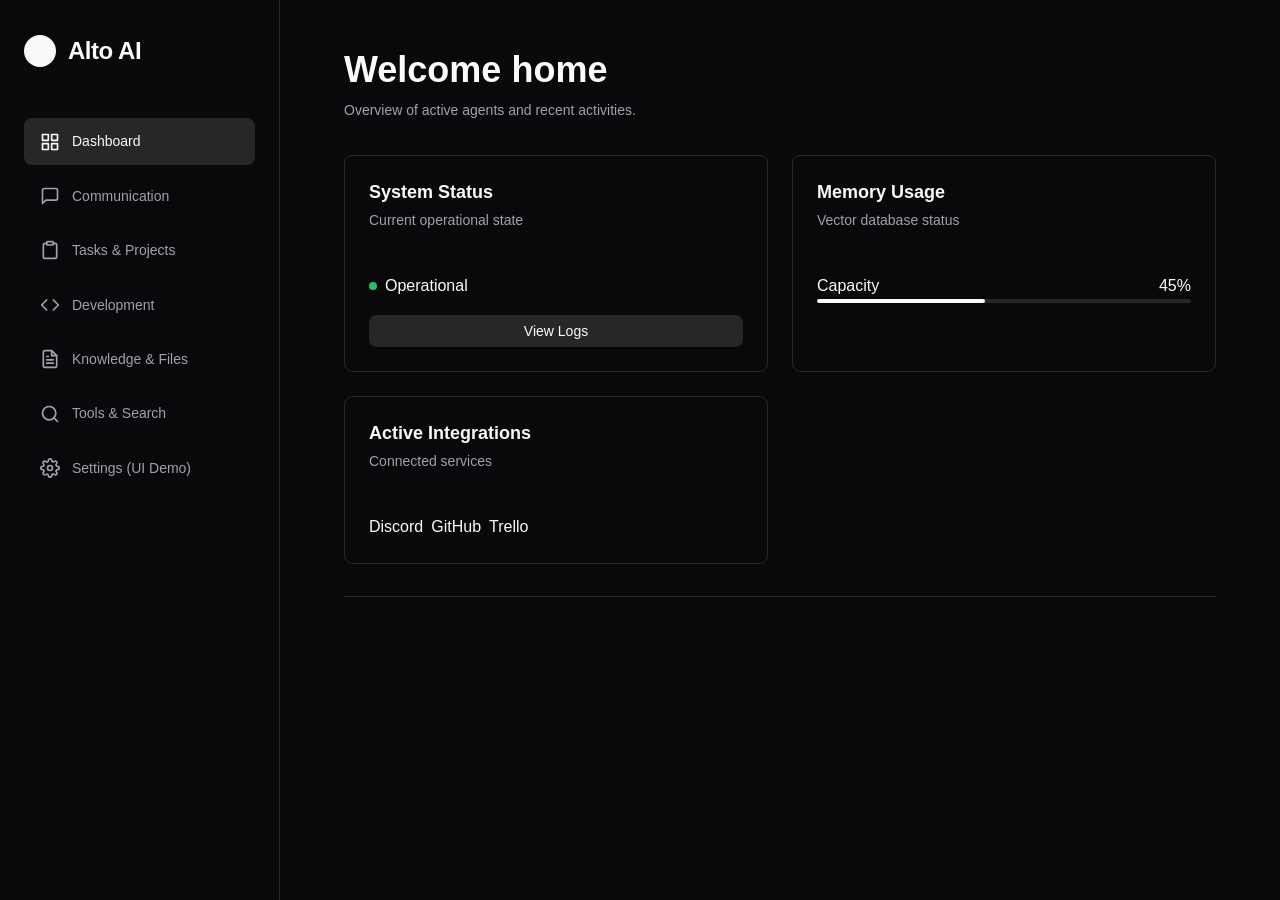
==== index.html @ ca904cce "Remade -" ====
<!DOCTYPE html>
<html lang="en">
<head>
    <meta charset="UTF-8">
    <meta name="viewport" content="width=device-width, initial-scale=1.0">
    <title>Alto AI - Dashboard</title>
    <link rel="stylesheet" href="styles.css">
    <!-- Using a simple icon set placeholder since we can't load external resources easily without CDN blocks in some environments, but assuming standard SVG usage -->
</head>
<body>

    <div class="app-container">
        <!-- Sidebar Navigation -->
        <aside class="sidebar">
            <div class="brand">
                <div class="brand-icon"></div>
                <span>Alto AI</span>
            </div>
            
            <nav class="nav-menu">
                <a href="#dashboard" class="nav-item active">
                    <svg class="nav-icon" viewBox="0 0 24 24"><rect x="3" y="3" width="7" height="7"></rect><rect x="14" y="3" width="7" height="7"></rect><rect x="14" y="14" width="7" height="7"></rect><rect x="3" y="14" width="7" height="7"></rect></svg>
                    Dashboard
                </a>
                <a href="#communication" class="nav-item">
                    <svg class="nav-icon" viewBox="0 0 24 24"><path d="M21 15a2 2 0 0 1-2 2H7l-4 4V5a2 2 0 0 1 2-2h14a2 2 0 0 1 2 2z"></path></svg>
                    Communication
                </a>
                <a href="#projects" class="nav-item">
                    <svg class="nav-icon" viewBox="0 0 24 24"><path d="M16 4h2a2 2 0 0 1 2 2v14a2 2 0 0 1-2 2H6a2 2 0 0 1-2-2V6a2 2 0 0 1 2-2h2"></path><rect x="8" y="2" width="8" height="4" rx="1" ry="1"></rect></svg>
                    Tasks & Projects
                </a>
                <a href="#development" class="nav-item">
                    <svg class="nav-icon" viewBox="0 0 24 24"><polyline points="16 18 22 12 16 6"></polyline><polyline points="8 6 2 12 8 18"></polyline></svg>
                    Development
                </a>
                <a href="#knowledge" class="nav-item">
                    <svg class="nav-icon" viewBox="0 0 24 24"><path d="M14 2H6a2 2 0 0 0-2 2v16a2 2 0 0 0 2 2h12a2 2 0 0 0 2-2V8z"></path><polyline points="14 2 14 8 20 8"></polyline><line x1="16" y1="13" x2="8" y2="13"></line><line x1="16" y1="17" x2="8" y2="17"></line><polyline points="10 9 9 9 8 9"></polyline></svg>
                    Knowledge & Files
                </a>
                <a href="#tools" class="nav-item">
                    <svg class="nav-icon" viewBox="0 0 24 24"><circle cx="11" cy="11" r="8"></circle><line x1="21" y1="21" x2="16.65" y2="16.65"></line></svg>
                    Tools & Search
                </a>
                <a href="#settings" class="nav-item">
                    <svg class="nav-icon" viewBox="0 0 24 24"><circle cx="12" cy="12" r="3"></circle><path d="M19.4 15a1.65 1.65 0 0 0 .33 1.82l.06.06a2 2 0 0 1 0 2.83 2 2 0 0 1-2.83 0l-.06-.06a1.65 1.65 0 0 0-1.82-.33 1.65 1.65 0 0 0-1 1.51V21a2 2 0 0 1-2 2 2 2 0 0 1-2-2v-.09A1.65 1.65 0 0 0 9 19.4a1.65 1.65 0 0 0-1.82.33l-.06.06a2 2 0 0 1-2.83 0 2 2 0 0 1 0-2.83l.06-.06a1.65 1.65 0 0 0 .33-1.82 1.65 1.65 0 0 0-1.51-1H3a2 2 0 0 1-2-2 2 2 0 0 1 2-2h.09A1.65 1.65 0 0 0 4.6 9a1.65 1.65 0 0 0-.33-1.82l-.06-.06a2 2 0 0 1 0-2.83 2 2 0 0 1 2.83 0l.06.06a1.65 1.65 0 0 0 1.82.33H9a1.65 1.65 0 0 0 1-1.51V3a2 2 0 0 1 2-2 2 2 0 0 1 2 2v.09a1.65 1.65 0 0 0 1 1.51 1.65 1.65 0 0 0 1.82-.33l.06-.06a2 2 0 0 1 2.83 0 2 2 0 0 1 0 2.83l-.06.06a1.65 1.65 0 0 0-.33 1.82V9a1.65 1.65 0 0 0 1.51 1H21a2 2 0 0 1 2 2 2 2 0 0 1-2 2h-.09a1.65 1.65 0 0 0-1.51 1z"></path></svg>
                    Settings (UI Demo)
                </a>
            </nav>
        </aside>

        <!-- Main Content Area -->
        <main class="main-content">
            
            <!-- Dashboard Section -->
            <section id="dashboard" class="section section-content">
                <header class="section-header mb-4">
                    <h1>Welcome home</h1>
                    <p class="section-description">Overview of active agents and recent activities.</p>
                </header>

                <div class="component-grid">
                    <div class="card">
                        <div class="card-header">
                            <h3 class="card-title">System Status</h3>
                            <p class="card-description">Current operational state</p>
                        </div>
                        <div class="card-content">
                            <div class="flex items-center gap-2 mb-4">
                                <div style="width: 8px; height: 8px; background: #22c55e; border-radius: 50%;"></div>
                                <span style="font-weight: 500;">Operational</span>
                            </div>
                            <button class="btn btn-secondary w-full">View Logs</button>
                        </div>
                    </div>
                    
                    <div class="card">
                        <div class="card-header">
                            <h3 class="card-title">Memory Usage</h3>
                            <p class="card-description">Vector database status</p>
                        </div>
                        <div class="card-content">
                            <div class="flex justify-between mb-2">
                                <span class="text-xs text-muted">Capacity</span>
                                <span class="text-xs">45%</span>
                            </div>
                            <div style="width: 100%; height: 4px; background: var(--secondary); border-radius: 99px;">
                                <div style="width: 45%; height: 100%; background: var(--foreground); border-radius: 99px;"></div>
                            </div>
                        </div>
                    </div>

                    <div class="card">
                        <div class="card-header">
                            <h3 class="card-title">Active Integrations</h3>
                            <p class="card-description">Connected services</p>
                        </div>
                        <div class="card-content">
                            <div class="flex gap-2">
                                <span class="badge badge-secondary">Discord</span>
                                <span class="badge badge-secondary">GitHub</span>
                                <span class="badge badge-secondary">Trello</span>
                            </div>
                        </div>
                    </div>
                </div>
            </section>

            <!-- Communication Section -->
            <section id="communication" class="section section-content hidden">
                <header class="section-header mb-4">
                    <h1>Communication</h1>
                    <p class="section-description">Manage chat platforms and interaction rules.</p>
                </header>

                <div class="component-grid">
                    <!-- Discord -->
                    <div class="card" style="grid-column: span 2;">
                        <div class="card-header flex justify-between items-center">
                            <div>
                                <h3 class="card-title">Discord Integration</h3>
                                <p class="card-description">Configure bot behavior in Discord</p>
                            </div>
                            <label class="switch">
                                <input type="checkbox" checked>
                                <span class="switch-slider"></span>
                            </label>
                        </div>
                        <div class="card-content">
                            <div class="form-group">
                                <label class="label">Allowed Serves / Channels</label>
                                <input type="text" class="input" placeholder="e.g. #general, #dev-team, 987654321">
                                <p class="form-hint">Comma separated list of channel IDs or names.</p>
                            </div>
                            
                            <div class="flex gap-4">
                                <div class="form-group w-full">
                                    <label class="label">Authorized Users</label>
                                    <input type="text" class="input" placeholder="@user, role:admin">
                                </div>
                                <div class="form-group w-full">
                                    <label class="label">Reply Cooldown (seconds)</label>
                                    <input type="number" class="input" value="5">
                                </div>
                            </div>

                            <div class="flex items-center justify-between mt-4 p-4" style="background: var(--secondary); border-radius: var(--radius);">
                                <div>
                                    <span class="label mb-0">Allow @everyone mention</span>
                                    <span class="text-xs text-muted">Bot can tag everyone in urgent cases</span>
                                </div>
                                <label class="switch">
                                    <input type="checkbox">
                                    <span class="switch-slider"></span>
                                </label>
                            </div>
                        </div>
                    </div>

                    <!-- Slack -->
                    <div class="card">
                        <div class="card-header flex justify-between items-center">
                            <div>
                                <h3 class="card-title">Slack</h3>
                                <p class="card-description">Enterprise communication</p>
                            </div>
                            <label class="switch">
                                <input type="checkbox">
                                <span class="switch-slider"></span>
                            </label>
                        </div>
                        <div class="card-content">
                            <div class="alert alert-info" style="border: 1px solid var(--border); background: var(--secondary);">
                                <div class="alert-content">
                                    <p class="alert-title">Configuration needed</p>
                                    <p class="alert-description">Slack integration details are currently being researched.</p>
                                </div>
                            </div>
                        </div>
                    </div>
                </div>
            </section>

            <!-- Tasks & Projects Section -->
            <section id="projects" class="section section-content hidden">
                <header class="section-header mb-4">
                    <h1>Tasks & Projects</h1>
                    <p class="section-description">Task management and board settings.</p>
                </header>

                <div class="component-grid">
                    <!-- Trello -->
                    <div class="card">
                        <div class="card-header flex justify-between items-center">
                            <div>
                                <h3 class="card-title">Trello</h3>
                                <p class="card-description">Kanban board management</p>
                            </div>
                            <label class="switch">
                                <input type="checkbox" checked>
                                <span class="switch-slider"></span>
                            </label>
                        </div>
                        <div class="card-content">
                            <div class="form-group">
                                <label class="label">Primary Boards</label>
                                <input type="text" class="input" placeholder="Select boards...">
                            </div>
                            <div class="form-group">
                                <label class="label">Monitored Lists</label>
                                <input type="text" class="input" placeholder="To Do, In Progress">
                            </div>
                            <div class="flex flex-col gap-2 mt-4">
                                <div class="flex justify-between items-center">
                                    <span class="label" style="margin:0;">Allow Card Deletion</span>
                                    <label class="switch">
                                        <input type="checkbox">
                                        <span class="switch-slider"></span>
                                    </label>
                                </div>
                                <div class="separator"></div>
                                <div class="flex justify-between items-center">
                                    <span class="label" style="margin:0;">Allow Card Edits</span>
                                    <label class="switch">
                                        <input type="checkbox" checked>
                                        <span class="switch-slider"></span>
                                    </label>
                                </div>
                            </div>
                        </div>
                    </div>

                    <!-- Linear -->
                    <div class="card">
                        <div class="card-header flex justify-between items-center">
                            <div>
                                <h3 class="card-title">Linear</h3>
                                <p class="card-description">Issue tracking</p>
                            </div>
                            <label class="switch">
                                <input type="checkbox">
                                <span class="switch-slider"></span>
                            </label>
                        </div>
                        <div class="card-content">
                            <button class="btn btn-outline w-full text-center justify-center">Connect Account</button>
                        </div>
                    </div>

                    <!-- Asana -->
                    <div class="card">
                        <div class="card-header flex justify-between items-center">
                            <div>
                                <h3 class="card-title">Asana</h3>
                                <p class="card-description">Work management</p>
                            </div>
                            <label class="switch">
                                <input type="checkbox">
                                <span class="switch-slider"></span>
                            </label>
                        </div>
                        <div class="card-content">
                            <button class="btn btn-outline w-full text-center justify-center">Connect Account</button>
                        </div>
                    </div>
                </div>
            </section>

            <!-- Development Section -->
            <section id="development" class="section section-content hidden">
                <header class="section-header mb-4">
                    <h1>Development</h1>
                    <p class="section-description">Code repository permissions and actions.</p>
                </header>
                
                <div class="component-grid">
                    <!-- GitHub -->
                    <div class="card" style="grid-column: span 2;">
                        <div class="card-header flex justify-between items-center">
                            <div>
                                <h3 class="card-title">GitHub Integration</h3>
                                <p class="card-description">Code access and PR management</p>
                            </div>
                            <label class="switch">
                                <input type="checkbox" checked>
                                <span class="switch-slider"></span>
                            </label>
                        </div>
                        <div class="card-content">
                            <div class="form-group">
                                <label class="label">Readable Repositories</label>
                                <textarea class="input" style="min-height: 80px;" placeholder="owner/repo-name&#10;owner/another-repo"></textarea>
                            </div>
                            
                            <div class="form-group">
                                <label class="label">Write Access (Branch/PR)</label>
                                <textarea class="input" style="min-height: 80px;" placeholder="owner/repo-name"></textarea>
                                <p class="form-hint">Repos where the bot can create branches and open Pull Requests.</p>
                            </div>
                        </div>
                    </div>

                    <!-- GitLab -->
                    <div class="card">
                        <div class="card-header flex justify-between items-center">
                            <div>
                                <h3 class="card-title">GitLab</h3>
                                <p class="card-description">DevOps platform</p>
                            </div>
                            <label class="switch">
                                <input type="checkbox">
                                <span class="switch-slider"></span>
                            </label>
                        </div>
                        <div class="card-content">
                            <p class="text-xs text-muted mb-4">Uses same configuration logic as GitHub.</p>
                            <button class="btn btn-outline w-full text-center justify-center">Configure GitLab</button>
                        </div>
                    </div>
                </div>
            </section>

            <!-- Knowledge & Files Section -->
            <section id="knowledge" class="section section-content hidden">
                <header class="section-header mb-4">
                    <h1>Knowledge & Files</h1>
                    <p class="section-description">Documentation and file system access.</p>
                </header>

                <div class="component-grid">
                    <!-- Notion -->
                    <div class="card">
                        <div class="card-header flex justify-between items-center">
                            <div>
                                <h3 class="card-title">Notion</h3>
                                <p class="card-description">Workspace integration</p>
                            </div>
                            <label class="switch">
                                <input type="checkbox" checked>
                                <span class="switch-slider"></span>
                            </label>
                        </div>
                        <div class="card-content">
                            <div class="form-group">
                                <label class="label">Team Space</label>
                                <input type="text" class="input" value="Engineering">
                            </div>
                            <div class="form-group">
                                <label class="label">Allowed Pages</label>
                                <input type="text" class="input" placeholder="Page IDs or regex...">
                            </div>
                            <div class="flex flex-col gap-2 mt-4">
                                <div class="flex justify-between items-center">
                                    <span class="label" style="margin:0;">Allow Setup/Add</span>
                                    <label class="switch">
                                        <input type="checkbox" checked>
                                        <span class="switch-slider"></span>
                                    </label>
                                </div>
                                <div class="separator"></div>
                                <div class="flex justify-between items-center">
                                    <span class="label" style="margin:0;">Allow Deletion</span>
                                    <label class="switch">
                                        <input type="checkbox">
                                        <span class="switch-slider"></span>
                                    </label>
                                </div>
                            </div>
                        </div>
                    </div>

                    <!-- Local File System -->
                    <div class="card">
                        <div class="card-header flex justify-between items-center">
                            <div>
                                <h3 class="card-title">File System</h3>
                                <p class="card-description">Local storage access</p>
                            </div>
                            <label class="switch">
                                <input type="checkbox" checked disabled>
                                <span class="switch-slider"></span>
                            </label>
                        </div>
                        <div class="card-content">
                            <p class="text-sm text-muted mb-4">
                                The AI uses a sandboxed personal file system. No direct damage to user files is possible.
                            </p>
                            <div class="flex items-center gap-2">
                                <svg class="icon" viewBox="0 0 24 24"><path d="M22 11.08V12a10 10 0 1 1-5.93-9.14"></path><polyline points="22 4 12 14.01 9 11.01"></polyline></svg>
                                <span class="text-sm" style="color: var(--success);">System Secure</span>
                            </div>
                        </div>
                    </div>
                </div>
            </section>

             <!-- Tools Section -->
             <section id="tools" class="section section-content hidden">
                <header class="section-header mb-4">
                    <h1>Tools & Search</h1>
                    <p class="section-description">External capabilities and utilities.</p>
                </header>

                <div class="component-grid">
                    <!-- Internet Search -->
                    <div class="card" style="grid-column: span 2;">
                        <div class="card-header flex justify-between items-center">
                            <div>
                                <h3 class="card-title">Internet Access</h3>
                                <p class="card-description">Web browsing capabilities</p>
                            </div>
                            <label class="switch">
                                <input type="checkbox" checked>
                                <span class="switch-slider"></span>
                            </label>
                        </div>
                        <div class="card-content">
                            <div class="form-group">
                                <label class="label">Search Provider</label>
                                <div class="flex gap-4">
                                    <label class="radio-wrapper">
                                        <input type="radio" name="search" class="radio" checked>
                                        <span>Google</span>
                                    </label>
                                    <label class="radio-wrapper">
                                        <input type="radio" name="search" class="radio">
                                        <span>Bing</span>
                                    </label>
                                    <label class="radio-wrapper">
                                        <input type="radio" name="search" class="radio">
                                        <span>DuckDuckGo</span>
                                    </label>
                                </div>
                            </div>
                            
                            <div class="form-group">
                                <label class="label">Blacklisted Sites</label>
                                <textarea class="input" placeholder="example.com, malicious-site.net"></textarea>
                            </div>

                            <div class="flex items-center gap-2 mt-4">
                                <div class="alert alert-info w-full" style="background: var(--secondary); border: 1px solid var(--border);">
                                    <div class="alert-content">
                                        <p class="alert-title">Safety Mode Active</p>
                                        <p class="alert-description">Suspicious downloads are automatically blocked.</p>
                                    </div>
                                </div>
                            </div>
                        </div>
                    </div>

                    <!-- Image Generation -->
                    <div class="card">
                        <div class="card-header flex justify-between items-center">
                            <div>
                                <h3 class="card-title">Image Generation</h3>
                                <p class="card-description">Create visual content</p>
                            </div>
                            <label class="switch">
                                <input type="checkbox" checked>
                                <span class="switch-slider"></span>
                            </label>
                        </div>
                        <div class="card-content">
                            <p class="text-sm text-muted">Uses default model settings. No specific configurations available.</p>
                        </div>
                    </div>

                    <!-- Summarize -->
                    <div class="card">
                        <div class="card-header flex justify-between items-center">
                            <div>
                                <h3 class="card-title">Session Summary</h3>
                                <p class="card-description">Context retention</p>
                            </div>
                            <label class="switch">
                                <input type="checkbox" checked>
                                <span class="switch-slider"></span>
                            </label>
                        </div>
                        <div class="card-content">
                             <p class="text-sm text-muted">Automatically summarizes interactions after 100+ functions or prolonged inactivity.</p>
                        </div>
                    </div>
                </div>
            </section>

             <!-- Settings UI Demo Section -->
             <section id="settings" class="section section-content hidden">
                <header class="section-header mb-4">
                    <h1>Settings & UI Components</h1>
                    <p class="section-description">A showcase of all available interface elements and controls.</p>
                </header>

                <div class="component-grid">
                    
                    <!-- Buttons -->
                    <div class="card" style="grid-column: span 2;">
                        <div class="card-header">
                            <h3 class="card-title">Buttons</h3>
                            <p class="card-description">Action triggers and interactive elements.</p>
                        </div>
                        <div class="card-content">
                            <div class="flex flex-wrap gap-2">
                                <button class="btn btn-primary">Primary Action</button>
                                <button class="btn btn-secondary">Secondary</button>
                                <button class="btn btn-ghost">Ghost Button</button>
                                <button class="btn btn-primary" style="background: var(--destructive); color: white;">Destructive</button>
                            </div>
                            <div class="separator" style="height: 1px; background: var(--border); margin: 1.5rem 0;"></div>
                            <div class="flex flex-wrap gap-2 items-center">
                                <button class="btn btn-secondary btn-sm" style="font-size: 0.75rem; padding: 0.25rem 0.75rem;">Small</button>
                                <button class="btn btn-secondary">Default</button>
                                <button class="btn btn-secondary btn-lg" style="font-size: 1rem; padding: 0.75rem 1.5rem;">Large Button</button>
                                <button class="btn btn-secondary btn-icon" style="width: 2.5rem; height: 2.5rem; padding: 0;">
                                    <svg class="icon" viewBox="0 0 24 24" style="width: 1.25rem; height: 1.25rem; stroke: currentColor; fill: none; stroke-width: 2;"><polyline points="20 6 9 17 4 12"></polyline></svg>
                                </button>
                            </div>
                        </div>
                    </div>

                    <!-- Inputs -->
                    <div class="card">
                        <div class="card-header">
                            <h3 class="card-title">Input Fields</h3>
                            <p class="card-description">Text and number capture.</p>
                        </div>
                        <div class="card-content">
                            <div class="form-group">
                                <label class="label">Username</label>
                                <input type="text" class="input" placeholder="Enter username">
                            </div>
                            <div class="form-group">
                                <label class="label">Email Address</label>
                                <input type="email" class="input" placeholder="name@example.com">
                                <p class="form-hint">We'll never share your email.</p>
                            </div>
                            <div class="form-group">
                                <label class="label">Password</label>
                                <input type="password" class="input" value="password123">
                            </div>
                        </div>
                    </div>

                    <!-- Select & Dropdown -->
                    <div class="card">
                        <div class="card-header">
                            <h3 class="card-title">Selection Controls</h3>
                            <p class="card-description">Pickers and dropdowns.</p>
                        </div>
                        <div class="card-content">
                            <div class="form-group">
                                <label class="label">Native Select</label>
                                <select class="select">
                                    <option>Option 1</option>
                                    <option>Option 2</option>
                                    <option>Option 3</option>
                                </select>
                            </div>
                            
                            <div class="form-group">
                                <label class="label">Custom Dropdown</label>
                                <div class="dropdown">
                                    <button class="btn btn-secondary w-full justify-between" onclick="toggleDropdown(this)">
                                        Select Item
                                        <svg class="icon" viewBox="0 0 24 24" style="width: 1rem; height: 1rem; stroke: currentColor; fill: none; stroke-width: 2;"><polyline points="6 9 12 15 18 9"></polyline></svg>
                                    </button>
                                    <div class="dropdown-menu w-full">
                                        <button class="dropdown-item">Profile</button>
                                        <button class="dropdown-item">Settings</button>
                                        <div class="dropdown-separator"></div>
                                        <button class="dropdown-item" style="color: #ef4444;">Log out</button>
                                    </div>
                                </div>
                            </div>
                        </div>
                    </div>

                    <!-- Sliders & Range -->
                    <div class="card" style="grid-column: span 2;">
                        <div class="card-header">
                            <h3 class="card-title">Sliders & Range</h3>
                            <p class="card-description">Continuous value selection.</p>
                        </div>
                        <div class="card-content">
                            <div class="form-group">
                                <div class="flex justify-between mb-2">
                                    <label class="label mb-0">Volume Level</label>
                                    <span class="text-xs text-muted" id="volume-value">75%</span>
                                </div>
                                <input type="range" class="slider" min="0" max="100" value="75" oninput="document.getElementById('volume-value').innerText = this.value + '%'">
                            </div>

                            <div class="form-group mt-6">
                                <div class="flex justify-between mb-2">
                                    <label class="label mb-0">Context Window Size</label>
                                    <span class="text-xs text-muted" id="context-value">4096 tokens</span>
                                </div>
                                <input type="range" class="slider" min="1024" max="8192" step="1024" value="4096" oninput="document.getElementById('context-value').innerText = this.value + ' tokens'">
                            </div>
                        </div>
                    </div>

                    <!-- Checkbox & Radio -->
                    <div class="card">
                        <div class="card-header">
                            <h3 class="card-title">Toggles & Checks</h3>
                            <p class="card-description">Binary choices and options.</p>
                        </div>
                        <div class="card-content">
                            <div class="form-group">
                                <label class="label">Notifications</label>
                                <div class="flex flex-col gap-2 mt-2">
                                    <label class="checkbox-wrapper">
                                        <input type="checkbox" class="checkbox" checked>
                                        <span class="text-sm">Email Alerts</span>
                                    </label>
                                    <label class="checkbox-wrapper">
                                        <input type="checkbox" class="checkbox">
                                        <span class="text-sm">Push Notifications</span>
                                    </label>
                                </div>
                            </div>

                            <div class="separator" style="height: 1px; background: var(--border); margin: 1rem 0;"></div>

                            <div class="form-group">
                                <label class="label">Theme</label>
                                <div class="flex flex-col gap-2 mt-2">
                                    <label class="radio-wrapper">
                                        <input type="radio" name="theme" class="radio" checked>
                                        <span class="text-sm">Dark Mode</span>
                                    </label>
                                    <label class="radio-wrapper">
                                        <input type="radio" name="theme" class="radio">
                                        <span class="text-sm">Light Mode</span>
                                    </label>
                                </div>
                            </div>
                        </div>
                    </div>

                </div>
            </section>

        </main>
    </div>
    
    <script src="script.js"></script>
</body>
</html>
---- styles.css ----
/* ===== CSS Variables ===== */
:root {
    --background: #09090b;
    --foreground: #fafafa;
    --card: #09090b;
    --card-foreground: #fafafa;
    --popover: #09090b;
    --popover-foreground: #fafafa;
    --primary: #fafafa;
    --primary-foreground: #18181b;
    --secondary: #27272a;
    --secondary-foreground: #fafafa;
    --muted: #27272a;
    --muted-foreground: #a1a1aa;
    --accent: #27272a;
    --accent-foreground: #fafafa;
    --destructive: #7f1d1d;
    --destructive-foreground: #fafafa;
    --border: #27272a;
    --input: #27272a;
    --ring: #d4d4d8;
    --radius: 0.5rem;
    --success: #22c55e;
    --warning: #eab308;
    --info: #3b82f6;
}

/* ===== Reset & Base ===== */
*, *::before, *::after {
    box-sizing: border-box;
    margin: 0;
    padding: 0;
}

body {
    font-family: -apple-system, BlinkMacSystemFont, 'Segoe UI', Roboto, 'Helvetica Neue', Arial, sans-serif;
    background-color: var(--background);
    color: var(--foreground);
    line-height: 1.6;
    -webkit-font-smoothing: antialiased;
    overflow-x: hidden;
}

/* ===== Layout ===== */
.app-container {
    display: flex;
    min-height: 100vh;
}

.sidebar {
    width: 280px;
    border-right: 1px solid var(--border);
    padding: 2rem 1.5rem;
    display: flex;
    flex-direction: column;
    position: fixed;
    height: 100vh;
    background: var(--background);
    z-index: 10;
}

.main-content {
    flex: 1;
    margin-left: 280px; /* Width of sidebar */
    padding: 3rem 4rem;
    max-width: 1200px;
}

.section {
    margin-bottom: 4rem;
    padding-bottom: 2rem;
    border-bottom: 1px solid var(--border);
    animation: fadeInUp 0.5s ease;
}

.section:last-child {
    border-bottom: none;
}

.section-title {
    font-size: 1.5rem;
    font-weight: 600;
    margin-bottom: 0.5rem;
    color: var(--foreground);
}

.section-description {
    color: var(--muted-foreground);
    margin-bottom: 2rem;
    font-size: 0.875rem;
}

.component-grid {
    display: grid;
    grid-template-columns: repeat(auto-fill, minmax(300px, 1fr));
    gap: 1.5rem;
}

/* ===== Header ===== */
.brand {
    font-size: 1.5rem;
    font-weight: 700;
    margin-bottom: 3rem;
    display: flex;
    align-items: center;
    gap: 0.75rem;
    letter-spacing: -0.02em;
}

.brand-icon {
    width: 2rem;
    height: 2rem;
    background: var(--foreground);
    border-radius: 50%;
}

.nav-menu {
    display: flex;
    flex-direction: column;
    gap: 0.5rem;
}

.nav-item {
    padding: 0.75rem 1rem;
    border-radius: var(--radius);
    color: var(--muted-foreground);
    text-decoration: none;
    font-size: 0.875rem;
    font-weight: 500;
    transition: all 0.2s ease;
    display: flex;
    align-items: center;
    gap: 0.75rem;
    cursor: pointer;
}

.nav-item:hover {
    background: var(--secondary);
    color: var(--foreground);
}

.nav-item.active {
    background: var(--secondary);
    color: var(--foreground);
}

.nav-icon {
    width: 1.25rem;
    height: 1.25rem;
    stroke: currentColor;
    stroke-width: 2;
    stroke-linecap: round;
    stroke-linejoin: round;
    fill: none;
}

/* ===== Typography ===== */
h1 { font-size: 2.25rem; font-weight: 700; line-height: 1.2; margin-bottom: 0.5rem; }
h2 { font-size: 1.875rem; font-weight: 600; line-height: 1.3; margin-bottom: 0.5rem; }
h3 { font-size: 1.25rem; font-weight: 600; line-height: 1.4; margin-bottom: 1rem; }
p { font-size: 1rem; line-height: 1.7; color: var(--muted-foreground); margin-bottom: 0.5rem; }

/* ===== Buttons ===== */
.btn {
    display: inline-flex;
    align-items: center;
    justify-content: center;
    gap: 0.5rem;
    padding: 0.5rem 1rem;
    font-size: 0.875rem;
    font-weight: 500;
    border-radius: var(--radius);
    border: none;
    cursor: pointer;
    transition: all 0.2s ease;
    text-decoration: none;
    white-space: nowrap;
}

.btn:active { transform: scale(0.98); }

.btn-primary {
    background: var(--primary);
    color: var(--primary-foreground);
}
.btn-primary:hover { background: rgba(250, 250, 250, 0.9); }

.btn-secondary {
    background: var(--secondary);
    color: var(--secondary-foreground);
}
.btn-secondary:hover { background: rgba(39, 39, 42, 0.8); }

.btn-ghost {
    background: transparent;
    color: var(--foreground);
}
.btn-ghost:hover { background: var(--accent); }

/* ===== Inputs & Forms ===== */
.input {
    width: 100%;
    padding: 0.5rem 0.75rem;
    font-size: 0.875rem;
    background: var(--background);
    border: 1px solid var(--input);
    border-radius: var(--radius);
    color: var(--foreground);
    transition: all 0.2s ease;
}

.input:focus {
    outline: none;
    border-color: var(--ring);
    box-shadow: 0 0 0 1px var(--ring);
}

.label {
    display: block;
    font-size: 0.875rem;
    font-weight: 500;
    margin-bottom: 0.5rem;
    color: var(--foreground);
}

.form-group { margin-bottom: 1.25rem; }

.form-hint {
    font-size: 0.75rem;
    color: var(--muted-foreground);
    margin-top: 0.25rem;
}

/* ===== Switch/Toggle ===== */
.switch {
    position: relative;
    width: 2.5rem;
    height: 1.5rem;
    background: var(--input);
    border-radius: 9999px;
    cursor: pointer;
    transition: background 0.2s ease;
    display: inline-block;
}

.switch input { opacity: 0; width: 0; height: 0; }

.switch-slider {
    position: absolute;
    top: 2px;
    left: 2px;
    width: 1.25rem;
    height: 1.25rem;
    background: var(--foreground);
    border-radius: 50%;
    transition: transform 0.2s ease;
}

.switch input:checked + .switch-slider {
    transform: translateX(1rem);
    background: var(--primary-foreground);
}

.switch input:checked ~ .switch, .switch:has(input:checked) {
    background: var(--primary);
}

/* ===== Cards ===== */
.card {
    background: var(--card);
    border: 1px solid var(--border);
    border-radius: var(--radius);
    overflow: hidden;
    transition: all 0.2s ease;
}

.card:hover {
    border-color: var(--muted-foreground);
}

.card-header { padding: 1.5rem 1.5rem 0.5rem; }
.card-content { padding: 1.5rem; }
.card-title { font-size: 1.125rem; font-weight: 600; margin-bottom: 0.25rem; }
.card-description { font-size: 0.875rem; color: var(--muted-foreground); }

/* ===== Animations ===== */
@keyframes fadeIn {
    from { opacity: 0; }
    to { opacity: 1; }
}

@keyframes fadeInUp {
    from { opacity: 0; transform: translateY(10px); }
    to { opacity: 1; transform: translateY(0); }
}

/* ===== Utility ===== */
.flex { display: flex; }
.items-center { align-items: center; }
.justify-between { justify-content: space-between; }
.w-full { width: 100%; }
.mt-4 { margin-top: 1rem; }
.mb-4 { margin-bottom: 1rem; }
.gap-2 { gap: 0.5rem; }
.gap-4 { gap: 1rem; }
.hidden { display: none; }

/* ===== Select ===== */
.select {
    width: 100%;
    padding: 0.5rem 2rem 0.5rem 0.75rem;
    font-size: 0.875rem;
    background: var(--background);
    border: 1px solid var(--input);
    border-radius: var(--radius);
    color: var(--foreground);
    cursor: pointer;
    appearance: none;
    background-image: url("data:image/svg+xml,%3Csvg xmlns='http://www.w3.org/2000/svg' width='12' height='12' viewBox='0 0 12 12' fill='none'%3E%3Cpath d='M2.5 4.5L6 8L9.5 4.5' stroke='%23a1a1aa' stroke-width='1.5' stroke-linecap='round' stroke-linejoin='round'/%3E%3C/svg%3E");
    background-repeat: no-repeat;
    background-position: right 0.75rem center;
    transition: all 0.2s ease;
}

.select:focus {
    outline: none;
    border-color: var(--ring);
    box-shadow: 0 0 0 2px rgba(212, 212, 216, 0.1);
}

/* ===== Checkbox & Radio ===== */
.checkbox-wrapper,
.radio-wrapper {
    display: flex;
    align-items: center;
    gap: 0.5rem;
    cursor: pointer;
}

.checkbox,
.radio {
    width: 1rem;
    height: 1rem;
    border: 1px solid var(--border);
    background: var(--background);
    cursor: pointer;
    transition: all 0.2s ease;
    appearance: none;
}

.checkbox {
    border-radius: 0.25rem;
    display: flex;
    align-items: center;
    justify-content: center;
}

.radio {
    border-radius: 50%;
}

.checkbox:checked,
.radio:checked {
    background: var(--primary);
    border-color: var(--primary);
}

.checkbox:checked::after {
    content: '';
    display: block;
    width: 0.25rem;
    height: 0.5rem;
    border: solid var(--primary-foreground);
    border-width: 0 2px 2px 0;
    transform: rotate(45deg);
    margin-top: -2px;
}

.radio:checked::after {
    content: '';
    display: block;
    width: 0.375rem;
    height: 0.375rem;
    background: var(--primary-foreground);
    border-radius: 50%;
    margin: 0.25rem;
}

.checkbox:focus,
.radio:focus {
    outline: 2px solid var(--ring);
    outline-offset: 2px;
}

/* ===== Slider/Range ===== */
.slider {
    width: 100%;
    height: 0.5rem;
    background: var(--secondary);
    border-radius: 9999px;
    appearance: none;
    cursor: pointer;
}

.slider::-webkit-slider-thumb {
    appearance: none;
    width: 1.25rem;
    height: 1.25rem;
    background: var(--foreground);
    border-radius: 50%;
    cursor: grab;
    transition: transform 0.15s ease;
    box-shadow: 0 2px 4px rgba(0, 0, 0, 0.2);
}

.slider::-webkit-slider-thumb:hover {
    transform: scale(1.1);
}

.slider::-webkit-slider-thumb:active {
    cursor: grabbing;
    transform: scale(1.05);
}

.slider:focus {
    outline: none;
}

.slider:focus::-webkit-slider-thumb {
    box-shadow: 0 0 0 3px rgba(212, 212, 216, 0.3);
}

.slider-wrapper {
    display: flex;
    align-items: center;
    gap: 1rem;
}

.slider-value {
    min-width: 3rem;
    text-align: center;
    font-size: 0.875rem;
    color: var(--muted-foreground);
}

/* ===== Dropdown ===== */
.dropdown {
    position: relative;
    display: inline-block;
}

.dropdown-menu {
    position: absolute;
    top: 100%;
    left: 0;
    margin-top: 0.25rem;
    background: var(--background);
    border: 1px solid var(--border);
    border-radius: var(--radius);
    padding: 0.25rem;
    min-width: 180px;
    opacity: 0;
    visibility: hidden;
    transform: translateY(-0.5rem);
    transition: all 0.2s ease;
    z-index: 50;
    box-shadow: 0 4px 12px rgba(0, 0, 0, 0.3);
}

.dropdown.active .dropdown-menu {
    opacity: 1;
    visibility: visible;
    transform: translateY(0);
}

.dropdown-item {
    display: flex;
    align-items: center;
    gap: 0.5rem;
    padding: 0.5rem 0.75rem;
    font-size: 0.875rem;
    color: var(--foreground);
    border: none;
    background: transparent;
    width: 100%;
    text-align: left;
    cursor: pointer;
    border-radius: calc(var(--radius) - 2px);
    transition: background 0.15s ease;
}

.dropdown-item:hover {
    background: var(--secondary);
}

.dropdown-separator {
    height: 1px;
    background: var(--border);
    margin: 0.25rem 0;
}
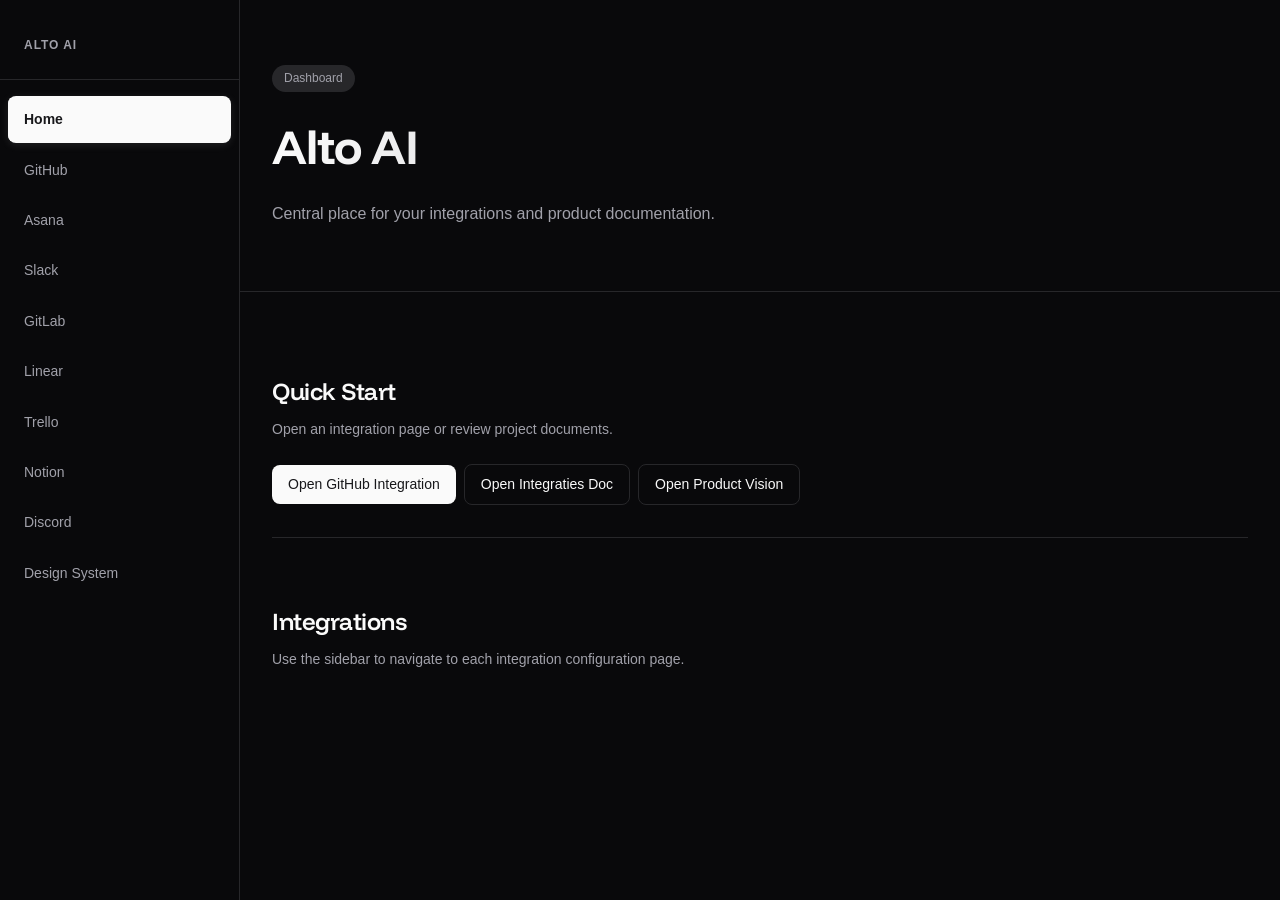
==== commit 7434c2df: "index page" ====
--- a/index.html
+++ b/index.html
@@ -1,651 +1,54 @@
 <!DOCTYPE html>
 <html lang="en">
 <head>
-    <meta charset="UTF-8">
-    <meta name="viewport" content="width=device-width, initial-scale=1.0">
-    <title>Alto AI - Dashboard</title>
-    <link rel="stylesheet" href="styles.css">
-    <!-- Using a simple icon set placeholder since we can't load external resources easily without CDN blocks in some environments, but assuming standard SVG usage -->
+	<meta charset="UTF-8">
+	<meta name="viewport" content="width=device-width, initial-scale=1.0">
+	<title>Alto AI</title>
+	<link rel="preconnect" href="https://fonts.googleapis.com">
+	<link rel="preconnect" href="https://fonts.gstatic.com" crossorigin>
+	<link href="https://fonts.googleapis.com/css2?family=Funnel+Display:wght@300;400;500;600;700;800&display=swap" rel="stylesheet">
+	<link rel="stylesheet" href="styles.css">
 </head>
 <body>
+	<aside class="sidebar">
+		<div class="sidebar-title">Alto AI</div>
+		<nav class="sidebar-nav">
+			<a href="index.html" class="nav-item active">Home</a>
+			<a href="github.html" class="nav-item">GitHub</a>
+			<a href="asana.html" class="nav-item">Asana</a>
+			<a href="slack.html" class="nav-item">Slack</a>
+			<a href="gitlab.html" class="nav-item">GitLab</a>
+			<a href="linear.html" class="nav-item">Linear</a>
+			<a href="trello.html" class="nav-item">Trello</a>
+			<a href="notion.html" class="nav-item">Notion</a>
+			<a href="discord.html" class="nav-item">Discord</a>
+			<a href="design-system.html" class="nav-item">Design System</a>
+		</nav>
+	</aside>
 
-    <div class="app-container">
-        <!-- Sidebar Navigation -->
-        <aside class="sidebar">
-            <div class="brand">
-                <div class="brand-icon"></div>
-                <span>Alto AI</span>
-            </div>
-            
-            <nav class="nav-menu">
-                <a href="#dashboard" class="nav-item active">
-                    <svg class="nav-icon" viewBox="0 0 24 24"><rect x="3" y="3" width="7" height="7"></rect><rect x="14" y="3" width="7" height="7"></rect><rect x="14" y="14" width="7" height="7"></rect><rect x="3" y="14" width="7" height="7"></rect></svg>
-                    Dashboard
-                </a>
-                <a href="#communication" class="nav-item">
-                    <svg class="nav-icon" viewBox="0 0 24 24"><path d="M21 15a2 2 0 0 1-2 2H7l-4 4V5a2 2 0 0 1 2-2h14a2 2 0 0 1 2 2z"></path></svg>
-                    Communication
-                </a>
-                <a href="#projects" class="nav-item">
-                    <svg class="nav-icon" viewBox="0 0 24 24"><path d="M16 4h2a2 2 0 0 1 2 2v14a2 2 0 0 1-2 2H6a2 2 0 0 1-2-2V6a2 2 0 0 1 2-2h2"></path><rect x="8" y="2" width="8" height="4" rx="1" ry="1"></rect></svg>
-                    Tasks & Projects
-                </a>
-                <a href="#development" class="nav-item">
-                    <svg class="nav-icon" viewBox="0 0 24 24"><polyline points="16 18 22 12 16 6"></polyline><polyline points="8 6 2 12 8 18"></polyline></svg>
-                    Development
-                </a>
-                <a href="#knowledge" class="nav-item">
-                    <svg class="nav-icon" viewBox="0 0 24 24"><path d="M14 2H6a2 2 0 0 0-2 2v16a2 2 0 0 0 2 2h12a2 2 0 0 0 2-2V8z"></path><polyline points="14 2 14 8 20 8"></polyline><line x1="16" y1="13" x2="8" y2="13"></line><line x1="16" y1="17" x2="8" y2="17"></line><polyline points="10 9 9 9 8 9"></polyline></svg>
-                    Knowledge & Files
-                </a>
-                <a href="#tools" class="nav-item">
-                    <svg class="nav-icon" viewBox="0 0 24 24"><circle cx="11" cy="11" r="8"></circle><line x1="21" y1="21" x2="16.65" y2="16.65"></line></svg>
-                    Tools & Search
-                </a>
-                <a href="#settings" class="nav-item">
-                    <svg class="nav-icon" viewBox="0 0 24 24"><circle cx="12" cy="12" r="3"></circle><path d="M19.4 15a1.65 1.65 0 0 0 .33 1.82l.06.06a2 2 0 0 1 0 2.83 2 2 0 0 1-2.83 0l-.06-.06a1.65 1.65 0 0 0-1.82-.33 1.65 1.65 0 0 0-1 1.51V21a2 2 0 0 1-2 2 2 2 0 0 1-2-2v-.09A1.65 1.65 0 0 0 9 19.4a1.65 1.65 0 0 0-1.82.33l-.06.06a2 2 0 0 1-2.83 0 2 2 0 0 1 0-2.83l.06-.06a1.65 1.65 0 0 0 .33-1.82 1.65 1.65 0 0 0-1.51-1H3a2 2 0 0 1-2-2 2 2 0 0 1 2-2h.09A1.65 1.65 0 0 0 4.6 9a1.65 1.65 0 0 0-.33-1.82l-.06-.06a2 2 0 0 1 0-2.83 2 2 0 0 1 2.83 0l.06.06a1.65 1.65 0 0 0 1.82.33H9a1.65 1.65 0 0 0 1-1.51V3a2 2 0 0 1 2-2 2 2 0 0 1 2 2v.09a1.65 1.65 0 0 0 1 1.51 1.65 1.65 0 0 0 1.82-.33l.06-.06a2 2 0 0 1 2.83 0 2 2 0 0 1 0 2.83l-.06.06a1.65 1.65 0 0 0-.33 1.82V9a1.65 1.65 0 0 0 1.51 1H21a2 2 0 0 1 2 2 2 2 0 0 1-2 2h-.09a1.65 1.65 0 0 0-1.51 1z"></path></svg>
-                    Settings (UI Demo)
-                </a>
-            </nav>
-        </aside>
+	<div class="main-wrapper">
+		<header class="header">
+			<div class="header-badge">Dashboard</div>
+			<h1>Alto AI</h1>
+			<p>Central place for your integrations and product documentation.</p>
+		</header>
 
-        <!-- Main Content Area -->
-        <main class="main-content">
-            
-            <!-- Dashboard Section -->
-            <section id="dashboard" class="section section-content">
-                <header class="section-header mb-4">
-                    <h1>Welcome home</h1>
-                    <p class="section-description">Overview of active agents and recent activities.</p>
-                </header>
+		<main class="container">
+			<section class="section">
+				<h2 class="section-title">Quick Start</h2>
+				<p class="section-description">Open an integration page or review project documents.</p>
+				<div class="list-editor-item">
+					<a href="github.html" class="btn btn-primary">Open GitHub Integration</a>
+					<a href="INTEGRATIES.md" class="btn btn-outline">Open Integraties Doc</a>
+					<a href="PRODUCT-VISION.md" class="btn btn-outline">Open Product Vision</a>
+				</div>
+			</section>
 
-                <div class="component-grid">
-                    <div class="card">
-                        <div class="card-header">
-                            <h3 class="card-title">System Status</h3>
-                            <p class="card-description">Current operational state</p>
-                        </div>
-                        <div class="card-content">
-                            <div class="flex items-center gap-2 mb-4">
-                                <div style="width: 8px; height: 8px; background: #22c55e; border-radius: 50%;"></div>
-                                <span style="font-weight: 500;">Operational</span>
-                            </div>
-                            <button class="btn btn-secondary w-full">View Logs</button>
-                        </div>
-                    </div>
-                    
-                    <div class="card">
-                        <div class="card-header">
-                            <h3 class="card-title">Memory Usage</h3>
-                            <p class="card-description">Vector database status</p>
-                        </div>
-                        <div class="card-content">
-                            <div class="flex justify-between mb-2">
-                                <span class="text-xs text-muted">Capacity</span>
-                                <span class="text-xs">45%</span>
-                            </div>
-                            <div style="width: 100%; height: 4px; background: var(--secondary); border-radius: 99px;">
-                                <div style="width: 45%; height: 100%; background: var(--foreground); border-radius: 99px;"></div>
-                            </div>
-                        </div>
-                    </div>
-
-                    <div class="card">
-                        <div class="card-header">
-                            <h3 class="card-title">Active Integrations</h3>
-                            <p class="card-description">Connected services</p>
-                        </div>
-                        <div class="card-content">
-                            <div class="flex gap-2">
-                                <span class="badge badge-secondary">Discord</span>
-                                <span class="badge badge-secondary">GitHub</span>
-                                <span class="badge badge-secondary">Trello</span>
-                            </div>
-                        </div>
-                    </div>
-                </div>
-            </section>
-
-            <!-- Communication Section -->
-            <section id="communication" class="section section-content hidden">
-                <header class="section-header mb-4">
-                    <h1>Communication</h1>
-                    <p class="section-description">Manage chat platforms and interaction rules.</p>
-                </header>
-
-                <div class="component-grid">
-                    <!-- Discord -->
-                    <div class="card" style="grid-column: span 2;">
-                        <div class="card-header flex justify-between items-center">
-                            <div>
-                                <h3 class="card-title">Discord Integration</h3>
-                                <p class="card-description">Configure bot behavior in Discord</p>
-                            </div>
-                            <label class="switch">
-                                <input type="checkbox" checked>
-                                <span class="switch-slider"></span>
-                            </label>
-                        </div>
-                        <div class="card-content">
-                            <div class="form-group">
-                                <label class="label">Allowed Serves / Channels</label>
-                                <input type="text" class="input" placeholder="e.g. #general, #dev-team, 987654321">
-                                <p class="form-hint">Comma separated list of channel IDs or names.</p>
-                            </div>
-                            
-                            <div class="flex gap-4">
-                                <div class="form-group w-full">
-                                    <label class="label">Authorized Users</label>
-                                    <input type="text" class="input" placeholder="@user, role:admin">
-                                </div>
-                                <div class="form-group w-full">
-                                    <label class="label">Reply Cooldown (seconds)</label>
-                                    <input type="number" class="input" value="5">
-                                </div>
-                            </div>
-
-                            <div class="flex items-center justify-between mt-4 p-4" style="background: var(--secondary); border-radius: var(--radius);">
-                                <div>
-                                    <span class="label mb-0">Allow @everyone mention</span>
-                                    <span class="text-xs text-muted">Bot can tag everyone in urgent cases</span>
-                                </div>
-                                <label class="switch">
-                                    <input type="checkbox">
-                                    <span class="switch-slider"></span>
-                                </label>
-                            </div>
-                        </div>
-                    </div>
-
-                    <!-- Slack -->
-                    <div class="card">
-                        <div class="card-header flex justify-between items-center">
-                            <div>
-                                <h3 class="card-title">Slack</h3>
-                                <p class="card-description">Enterprise communication</p>
-                            </div>
-                            <label class="switch">
-                                <input type="checkbox">
-                                <span class="switch-slider"></span>
-                            </label>
-                        </div>
-                        <div class="card-content">
-                            <div class="alert alert-info" style="border: 1px solid var(--border); background: var(--secondary);">
-                                <div class="alert-content">
-                                    <p class="alert-title">Configuration needed</p>
-                                    <p class="alert-description">Slack integration details are currently being researched.</p>
-                                </div>
-                            </div>
-                        </div>
-                    </div>
-                </div>
-            </section>
-
-            <!-- Tasks & Projects Section -->
-            <section id="projects" class="section section-content hidden">
-                <header class="section-header mb-4">
-                    <h1>Tasks & Projects</h1>
-                    <p class="section-description">Task management and board settings.</p>
-                </header>
-
-                <div class="component-grid">
-                    <!-- Trello -->
-                    <div class="card">
-                        <div class="card-header flex justify-between items-center">
-                            <div>
-                                <h3 class="card-title">Trello</h3>
-                                <p class="card-description">Kanban board management</p>
-                            </div>
-                            <label class="switch">
-                                <input type="checkbox" checked>
-                                <span class="switch-slider"></span>
-                            </label>
-                        </div>
-                        <div class="card-content">
-                            <div class="form-group">
-                                <label class="label">Primary Boards</label>
-                                <input type="text" class="input" placeholder="Select boards...">
-                            </div>
-                            <div class="form-group">
-                                <label class="label">Monitored Lists</label>
-                                <input type="text" class="input" placeholder="To Do, In Progress">
-                            </div>
-                            <div class="flex flex-col gap-2 mt-4">
-                                <div class="flex justify-between items-center">
-                                    <span class="label" style="margin:0;">Allow Card Deletion</span>
-                                    <label class="switch">
-                                        <input type="checkbox">
-                                        <span class="switch-slider"></span>
-                                    </label>
-                                </div>
-                                <div class="separator"></div>
-                                <div class="flex justify-between items-center">
-                                    <span class="label" style="margin:0;">Allow Card Edits</span>
-                                    <label class="switch">
-                                        <input type="checkbox" checked>
-                                        <span class="switch-slider"></span>
-                                    </label>
-                                </div>
-                            </div>
-                        </div>
-                    </div>
-
-                    <!-- Linear -->
-                    <div class="card">
-                        <div class="card-header flex justify-between items-center">
-                            <div>
-                                <h3 class="card-title">Linear</h3>
-                                <p class="card-description">Issue tracking</p>
-                            </div>
-                            <label class="switch">
-                                <input type="checkbox">
-                                <span class="switch-slider"></span>
-                            </label>
-                        </div>
-                        <div class="card-content">
-                            <button class="btn btn-outline w-full text-center justify-center">Connect Account</button>
-                        </div>
-                    </div>
-
-                    <!-- Asana -->
-                    <div class="card">
-                        <div class="card-header flex justify-between items-center">
-                            <div>
-                                <h3 class="card-title">Asana</h3>
-                                <p class="card-description">Work management</p>
-                            </div>
-                            <label class="switch">
-                                <input type="checkbox">
-                                <span class="switch-slider"></span>
-                            </label>
-                        </div>
-                        <div class="card-content">
-                            <button class="btn btn-outline w-full text-center justify-center">Connect Account</button>
-                        </div>
-                    </div>
-                </div>
-            </section>
-
-            <!-- Development Section -->
-            <section id="development" class="section section-content hidden">
-                <header class="section-header mb-4">
-                    <h1>Development</h1>
-                    <p class="section-description">Code repository permissions and actions.</p>
-                </header>
-                
-                <div class="component-grid">
-                    <!-- GitHub -->
-                    <div class="card" style="grid-column: span 2;">
-                        <div class="card-header flex justify-between items-center">
-                            <div>
-                                <h3 class="card-title">GitHub Integration</h3>
-                                <p class="card-description">Code access and PR management</p>
-                            </div>
-                            <label class="switch">
-                                <input type="checkbox" checked>
-                                <span class="switch-slider"></span>
-                            </label>
-                        </div>
-                        <div class="card-content">
-                            <div class="form-group">
-                                <label class="label">Readable Repositories</label>
-                                <textarea class="input" style="min-height: 80px;" placeholder="owner/repo-name&#10;owner/another-repo"></textarea>
-                            </div>
-                            
-                            <div class="form-group">
-                                <label class="label">Write Access (Branch/PR)</label>
-                                <textarea class="input" style="min-height: 80px;" placeholder="owner/repo-name"></textarea>
-                                <p class="form-hint">Repos where the bot can create branches and open Pull Requests.</p>
-                            </div>
-                        </div>
-                    </div>
-
-                    <!-- GitLab -->
-                    <div class="card">
-                        <div class="card-header flex justify-between items-center">
-                            <div>
-                                <h3 class="card-title">GitLab</h3>
-                                <p class="card-description">DevOps platform</p>
-                            </div>
-                            <label class="switch">
-                                <input type="checkbox">
-                                <span class="switch-slider"></span>
-                            </label>
-                        </div>
-                        <div class="card-content">
-                            <p class="text-xs text-muted mb-4">Uses same configuration logic as GitHub.</p>
-                            <button class="btn btn-outline w-full text-center justify-center">Configure GitLab</button>
-                        </div>
-                    </div>
-                </div>
-            </section>
-
-            <!-- Knowledge & Files Section -->
-            <section id="knowledge" class="section section-content hidden">
-                <header class="section-header mb-4">
-                    <h1>Knowledge & Files</h1>
-                    <p class="section-description">Documentation and file system access.</p>
-                </header>
-
-                <div class="component-grid">
-                    <!-- Notion -->
-                    <div class="card">
-                        <div class="card-header flex justify-between items-center">
-                            <div>
-                                <h3 class="card-title">Notion</h3>
-                                <p class="card-description">Workspace integration</p>
-                            </div>
-                            <label class="switch">
-                                <input type="checkbox" checked>
-                                <span class="switch-slider"></span>
-                            </label>
-                        </div>
-                        <div class="card-content">
-                            <div class="form-group">
-                                <label class="label">Team Space</label>
-                                <input type="text" class="input" value="Engineering">
-                            </div>
-                            <div class="form-group">
-                                <label class="label">Allowed Pages</label>
-                                <input type="text" class="input" placeholder="Page IDs or regex...">
-                            </div>
-                            <div class="flex flex-col gap-2 mt-4">
-                                <div class="flex justify-between items-center">
-                                    <span class="label" style="margin:0;">Allow Setup/Add</span>
-                                    <label class="switch">
-                                        <input type="checkbox" checked>
-                                        <span class="switch-slider"></span>
-                                    </label>
-                                </div>
-                                <div class="separator"></div>
-                                <div class="flex justify-between items-center">
-                                    <span class="label" style="margin:0;">Allow Deletion</span>
-                                    <label class="switch">
-                                        <input type="checkbox">
-                                        <span class="switch-slider"></span>
-                                    </label>
-                                </div>
-                            </div>
-                        </div>
-                    </div>
-
-                    <!-- Local File System -->
-                    <div class="card">
-                        <div class="card-header flex justify-between items-center">
-                            <div>
-                                <h3 class="card-title">File System</h3>
-                                <p class="card-description">Local storage access</p>
-                            </div>
-                            <label class="switch">
-                                <input type="checkbox" checked disabled>
-                                <span class="switch-slider"></span>
-                            </label>
-                        </div>
-                        <div class="card-content">
-                            <p class="text-sm text-muted mb-4">
-                                The AI uses a sandboxed personal file system. No direct damage to user files is possible.
-                            </p>
-                            <div class="flex items-center gap-2">
-                                <svg class="icon" viewBox="0 0 24 24"><path d="M22 11.08V12a10 10 0 1 1-5.93-9.14"></path><polyline points="22 4 12 14.01 9 11.01"></polyline></svg>
-                                <span class="text-sm" style="color: var(--success);">System Secure</span>
-                            </div>
-                        </div>
-                    </div>
-                </div>
-            </section>
-
-             <!-- Tools Section -->
-             <section id="tools" class="section section-content hidden">
-                <header class="section-header mb-4">
-                    <h1>Tools & Search</h1>
-                    <p class="section-description">External capabilities and utilities.</p>
-                </header>
-
-                <div class="component-grid">
-                    <!-- Internet Search -->
-                    <div class="card" style="grid-column: span 2;">
-                        <div class="card-header flex justify-between items-center">
-                            <div>
-                                <h3 class="card-title">Internet Access</h3>
-                                <p class="card-description">Web browsing capabilities</p>
-                            </div>
-                            <label class="switch">
-                                <input type="checkbox" checked>
-                                <span class="switch-slider"></span>
-                            </label>
-                        </div>
-                        <div class="card-content">
-                            <div class="form-group">
-                                <label class="label">Search Provider</label>
-                                <div class="flex gap-4">
-                                    <label class="radio-wrapper">
-                                        <input type="radio" name="search" class="radio" checked>
-                                        <span>Google</span>
-                                    </label>
-                                    <label class="radio-wrapper">
-                                        <input type="radio" name="search" class="radio">
-                                        <span>Bing</span>
-                                    </label>
-                                    <label class="radio-wrapper">
-                                        <input type="radio" name="search" class="radio">
-                                        <span>DuckDuckGo</span>
-                                    </label>
-                                </div>
-                            </div>
-                            
-                            <div class="form-group">
-                                <label class="label">Blacklisted Sites</label>
-                                <textarea class="input" placeholder="example.com, malicious-site.net"></textarea>
-                            </div>
-
-                            <div class="flex items-center gap-2 mt-4">
-                                <div class="alert alert-info w-full" style="background: var(--secondary); border: 1px solid var(--border);">
-                                    <div class="alert-content">
-                                        <p class="alert-title">Safety Mode Active</p>
-                                        <p class="alert-description">Suspicious downloads are automatically blocked.</p>
-                                    </div>
-                                </div>
-                            </div>
-                        </div>
-                    </div>
-
-                    <!-- Image Generation -->
-                    <div class="card">
-                        <div class="card-header flex justify-between items-center">
-                            <div>
-                                <h3 class="card-title">Image Generation</h3>
-                                <p class="card-description">Create visual content</p>
-                            </div>
-                            <label class="switch">
-                                <input type="checkbox" checked>
-                                <span class="switch-slider"></span>
-                            </label>
-                        </div>
-                        <div class="card-content">
-                            <p class="text-sm text-muted">Uses default model settings. No specific configurations available.</p>
-                        </div>
-                    </div>
-
-                    <!-- Summarize -->
-                    <div class="card">
-                        <div class="card-header flex justify-between items-center">
-                            <div>
-                                <h3 class="card-title">Session Summary</h3>
-                                <p class="card-description">Context retention</p>
-                            </div>
-                            <label class="switch">
-                                <input type="checkbox" checked>
-                                <span class="switch-slider"></span>
-                            </label>
-                        </div>
-                        <div class="card-content">
-                             <p class="text-sm text-muted">Automatically summarizes interactions after 100+ functions or prolonged inactivity.</p>
-                        </div>
-                    </div>
-                </div>
-            </section>
-
-             <!-- Settings UI Demo Section -->
-             <section id="settings" class="section section-content hidden">
-                <header class="section-header mb-4">
-                    <h1>Settings & UI Components</h1>
-                    <p class="section-description">A showcase of all available interface elements and controls.</p>
-                </header>
-
-                <div class="component-grid">
-                    
-                    <!-- Buttons -->
-                    <div class="card" style="grid-column: span 2;">
-                        <div class="card-header">
-                            <h3 class="card-title">Buttons</h3>
-                            <p class="card-description">Action triggers and interactive elements.</p>
-                        </div>
-                        <div class="card-content">
-                            <div class="flex flex-wrap gap-2">
-                                <button class="btn btn-primary">Primary Action</button>
-                                <button class="btn btn-secondary">Secondary</button>
-                                <button class="btn btn-ghost">Ghost Button</button>
-                                <button class="btn btn-primary" style="background: var(--destructive); color: white;">Destructive</button>
-                            </div>
-                            <div class="separator" style="height: 1px; background: var(--border); margin: 1.5rem 0;"></div>
-                            <div class="flex flex-wrap gap-2 items-center">
-                                <button class="btn btn-secondary btn-sm" style="font-size: 0.75rem; padding: 0.25rem 0.75rem;">Small</button>
-                                <button class="btn btn-secondary">Default</button>
-                                <button class="btn btn-secondary btn-lg" style="font-size: 1rem; padding: 0.75rem 1.5rem;">Large Button</button>
-                                <button class="btn btn-secondary btn-icon" style="width: 2.5rem; height: 2.5rem; padding: 0;">
-                                    <svg class="icon" viewBox="0 0 24 24" style="width: 1.25rem; height: 1.25rem; stroke: currentColor; fill: none; stroke-width: 2;"><polyline points="20 6 9 17 4 12"></polyline></svg>
-                                </button>
-                            </div>
-                        </div>
-                    </div>
-
-                    <!-- Inputs -->
-                    <div class="card">
-                        <div class="card-header">
-                            <h3 class="card-title">Input Fields</h3>
-                            <p class="card-description">Text and number capture.</p>
-                        </div>
-                        <div class="card-content">
-                            <div class="form-group">
-                                <label class="label">Username</label>
-                                <input type="text" class="input" placeholder="Enter username">
-                            </div>
-                            <div class="form-group">
-                                <label class="label">Email Address</label>
-                                <input type="email" class="input" placeholder="name@example.com">
-                                <p class="form-hint">We'll never share your email.</p>
-                            </div>
-                            <div class="form-group">
-                                <label class="label">Password</label>
-                                <input type="password" class="input" value="password123">
-                            </div>
-                        </div>
-                    </div>
-
-                    <!-- Select & Dropdown -->
-                    <div class="card">
-                        <div class="card-header">
-                            <h3 class="card-title">Selection Controls</h3>
-                            <p class="card-description">Pickers and dropdowns.</p>
-                        </div>
-                        <div class="card-content">
-                            <div class="form-group">
-                                <label class="label">Native Select</label>
-                                <select class="select">
-                                    <option>Option 1</option>
-                                    <option>Option 2</option>
-                                    <option>Option 3</option>
-                                </select>
-                            </div>
-                            
-                            <div class="form-group">
-                                <label class="label">Custom Dropdown</label>
-                                <div class="dropdown">
-                                    <button class="btn btn-secondary w-full justify-between" onclick="toggleDropdown(this)">
-                                        Select Item
-                                        <svg class="icon" viewBox="0 0 24 24" style="width: 1rem; height: 1rem; stroke: currentColor; fill: none; stroke-width: 2;"><polyline points="6 9 12 15 18 9"></polyline></svg>
-                                    </button>
-                                    <div class="dropdown-menu w-full">
-                                        <button class="dropdown-item">Profile</button>
-                                        <button class="dropdown-item">Settings</button>
-                                        <div class="dropdown-separator"></div>
-                                        <button class="dropdown-item" style="color: #ef4444;">Log out</button>
-                                    </div>
-                                </div>
-                            </div>
-                        </div>
-                    </div>
-
-                    <!-- Sliders & Range -->
-                    <div class="card" style="grid-column: span 2;">
-                        <div class="card-header">
-                            <h3 class="card-title">Sliders & Range</h3>
-                            <p class="card-description">Continuous value selection.</p>
-                        </div>
-                        <div class="card-content">
-                            <div class="form-group">
-                                <div class="flex justify-between mb-2">
-                                    <label class="label mb-0">Volume Level</label>
-                                    <span class="text-xs text-muted" id="volume-value">75%</span>
-                                </div>
-                                <input type="range" class="slider" min="0" max="100" value="75" oninput="document.getElementById('volume-value').innerText = this.value + '%'">
-                            </div>
-
-                            <div class="form-group mt-6">
-                                <div class="flex justify-between mb-2">
-                                    <label class="label mb-0">Context Window Size</label>
-                                    <span class="text-xs text-muted" id="context-value">4096 tokens</span>
-                                </div>
-                                <input type="range" class="slider" min="1024" max="8192" step="1024" value="4096" oninput="document.getElementById('context-value').innerText = this.value + ' tokens'">
-                            </div>
-                        </div>
-                    </div>
-
-                    <!-- Checkbox & Radio -->
-                    <div class="card">
-                        <div class="card-header">
-                            <h3 class="card-title">Toggles & Checks</h3>
-                            <p class="card-description">Binary choices and options.</p>
-                        </div>
-                        <div class="card-content">
-                            <div class="form-group">
-                                <label class="label">Notifications</label>
-                                <div class="flex flex-col gap-2 mt-2">
-                                    <label class="checkbox-wrapper">
-                                        <input type="checkbox" class="checkbox" checked>
-                                        <span class="text-sm">Email Alerts</span>
-                                    </label>
-                                    <label class="checkbox-wrapper">
-                                        <input type="checkbox" class="checkbox">
-                                        <span class="text-sm">Push Notifications</span>
-                                    </label>
-                                </div>
-                            </div>
-
-                            <div class="separator" style="height: 1px; background: var(--border); margin: 1rem 0;"></div>
-
-                            <div class="form-group">
-                                <label class="label">Theme</label>
-                                <div class="flex flex-col gap-2 mt-2">
-                                    <label class="radio-wrapper">
-                                        <input type="radio" name="theme" class="radio" checked>
-                                        <span class="text-sm">Dark Mode</span>
-                                    </label>
-                                    <label class="radio-wrapper">
-                                        <input type="radio" name="theme" class="radio">
-                                        <span class="text-sm">Light Mode</span>
-                                    </label>
-                                </div>
-                            </div>
-                        </div>
-                    </div>
-
-                </div>
-            </section>
-
-        </main>
-    </div>
-    
-    <script src="script.js"></script>
+			<section class="section">
+				<h2 class="section-title">Integrations</h2>
+				<p class="section-description">Use the sidebar to navigate to each integration configuration page.</p>
+			</section>
+		</main>
+	</div>
 </body>
 </html>
--- a/styles.css
+++ b/styles.css
@@ -1,5 +1,6 @@
 /* ===== CSS Variables ===== */
 :root {
+    --heading-font: 'Funnel Display', -apple-system, BlinkMacSystemFont, 'Segoe UI', Roboto, 'Helvetica Neue', Arial, sans-serif;
     --background: #09090b;
     --foreground: #fafafa;
     --card: #09090b;
@@ -38,39 +39,122 @@
     color: var(--foreground);
     line-height: 1.6;
     -webkit-font-smoothing: antialiased;
-    overflow-x: hidden;
+    display: flex;
+    min-height: 100vh;
+}
+
+/* Heading font (apply Funnel Display to headings across the site) */
+h1, h2, h3, h4, h5, h6,
+.section-title, .card-title, .modal-title, .alert-title, .function-card-title, .header h1 {
+    font-family: var(--heading-font);
+    letter-spacing: -0.02em;
+    -webkit-font-smoothing: antialiased;
+}
+
+/* ===== Sidebar Navigation ===== */
+.sidebar {
+    width: 240px;
+    height: 100vh;
+    background: var(--card);
+    border-right: 1px solid var(--border);
+    padding: 1.5rem 0;
+    position: fixed;
+    left: 0;
+    top: 0;
+    overflow-y: auto;
+    z-index: 40;
+    display: flex;
+    flex-direction: column;
+}
+
+.sidebar-title {
+    padding: 0.75rem 1.5rem 1.5rem;
+    font-size: 0.75rem;
+    font-weight: 600;
+    text-transform: uppercase;
+    letter-spacing: 0.08em;
+    color: var(--muted-foreground);
+    margin-bottom: 0.5rem;
+    border-bottom: 1px solid var(--border);
+    margin-bottom: 1rem;
+}
+
+.sidebar-nav {
+    display: flex;
+    flex-direction: column;
+    gap: 0.25rem;
+    padding: 0 0.5rem;
+    flex: 1;
+}
+
+.nav-item {
+    display: flex;
+    align-items: center;
+    padding: 0.75rem 1rem;
+    border-radius: var(--radius);
+    color: var(--muted-foreground);
+    text-decoration: none;
+    transition: all 0.3s cubic-bezier(0.4, 0, 0.2, 1);
+    font-size: 0.875rem;
+    font-weight: 500;
+    position: relative;
+    overflow: hidden;
+}
+
+.nav-item::before {
+    content: '';
+    position: absolute;
+    left: 0;
+    width: 3px;
+    height: 0;
+    background: var(--primary);
+    border-radius: 0 2px 2px 0;
+    transition: height 0.3s cubic-bezier(0.4, 0, 0.2, 1);
+}
+
+.nav-item:hover {
+    background: rgba(250, 250, 250, 0.05);
+    color: var(--foreground);
+    padding-left: 1.25rem;
+}
+
+.nav-item:hover::before {
+    height: 100%;
+}
+
+.nav-item.active {
+    background: var(--primary);
+    color: var(--primary-foreground);
+    font-weight: 600;
+    box-shadow: 0 2px 8px rgba(250, 250, 250, 0.1);
+}
+
+.nav-item.active::before {
+    height: 100%;
+}
+
+/* ===== Main Content Wrapper ===== */
+.main-wrapper {
+    flex: 1;
+    margin-left: 240px;
+    width: calc(100% - 240px);
+    display: flex;
+    flex-direction: column;
+    min-height: 100vh;
 }
 
 /* ===== Layout ===== */
-.app-container {
-    display: flex;
-    min-height: 100vh;
-}
-
-.sidebar {
-    width: 280px;
-    border-right: 1px solid var(--border);
-    padding: 2rem 1.5rem;
-    display: flex;
-    flex-direction: column;
-    position: fixed;
-    height: 100vh;
-    background: var(--background);
-    z-index: 10;
-}
-
-.main-content {
-    flex: 1;
-    margin-left: 280px; /* Width of sidebar */
-    padding: 3rem 4rem;
-    max-width: 1200px;
+.container {
+    max-width: 100%;
+    margin: 0;
+    padding: 2rem;
+    width: 100%;
 }
 
 .section {
     margin-bottom: 4rem;
     padding-bottom: 2rem;
     border-bottom: 1px solid var(--border);
-    animation: fadeInUp 0.5s ease;
 }
 
 .section:last-child {
@@ -86,79 +170,47 @@
 
 .section-description {
     color: var(--muted-foreground);
-    margin-bottom: 2rem;
+    margin-bottom: 1.5rem;
     font-size: 0.875rem;
 }
 
-.component-grid {
-    display: grid;
-    grid-template-columns: repeat(auto-fill, minmax(300px, 1fr));
-    gap: 1.5rem;
-}
-
 /* ===== Header ===== */
-.brand {
-    font-size: 1.5rem;
+.header {
+    text-align: left;
+    padding: 4rem 2rem;
+    border-bottom: 1px solid var(--border);
+    margin-bottom: 3rem;
+}
+
+.header-badge {
+    display: inline-block;
+    background: var(--secondary);
+    color: var(--muted-foreground);
+    padding: 0.25rem 0.75rem;
+    border-radius: 9999px;
+    font-size: 0.75rem;
+    margin-bottom: 1rem;
+    animation: fadeIn 0.5s ease;
+}
+
+.header h1 {
+    font-family: var(--heading-font);
+    font-size: 3rem;
     font-weight: 700;
-    margin-bottom: 3rem;
-    display: flex;
-    align-items: center;
-    gap: 0.75rem;
-    letter-spacing: -0.02em;
-}
-
-.brand-icon {
-    width: 2rem;
-    height: 2rem;
-    background: var(--foreground);
-    border-radius: 50%;
-}
-
-.nav-menu {
-    display: flex;
-    flex-direction: column;
-    gap: 0.5rem;
-}
-
-.nav-item {
-    padding: 0.75rem 1rem;
-    border-radius: var(--radius);
-    color: var(--muted-foreground);
-    text-decoration: none;
-    font-size: 0.875rem;
-    font-weight: 500;
-    transition: all 0.2s ease;
-    display: flex;
-    align-items: center;
-    gap: 0.75rem;
-    cursor: pointer;
-}
-
-.nav-item:hover {
-    background: var(--secondary);
-    color: var(--foreground);
-}
-
-.nav-item.active {
-    background: var(--secondary);
-    color: var(--foreground);
-}
-
-.nav-icon {
-    width: 1.25rem;
-    height: 1.25rem;
-    stroke: currentColor;
-    stroke-width: 2;
-    stroke-linecap: round;
-    stroke-linejoin: round;
-    fill: none;
-}
-
-/* ===== Typography ===== */
-h1 { font-size: 2.25rem; font-weight: 700; line-height: 1.2; margin-bottom: 0.5rem; }
-h2 { font-size: 1.875rem; font-weight: 600; line-height: 1.3; margin-bottom: 0.5rem; }
-h3 { font-size: 1.25rem; font-weight: 600; line-height: 1.4; margin-bottom: 1rem; }
-p { font-size: 1rem; line-height: 1.7; color: var(--muted-foreground); margin-bottom: 0.5rem; }
+    margin-bottom: 1rem;
+    background: linear-gradient(to right, var(--foreground), var(--muted-foreground));
+    -webkit-background-clip: text;
+    -webkit-text-fill-color: transparent;
+    background-clip: text;
+    animation: fadeInUp 0.6s ease;
+}
+
+.header p {
+    color: var(--muted-foreground);
+    max-width: 600px;
+    margin: 0;
+    animation: fadeInUp 0.7s ease;
+}
 
 /* ===== Buttons ===== */
 .btn {
@@ -177,28 +229,71 @@
     white-space: nowrap;
 }
 
-.btn:active { transform: scale(0.98); }
+.btn:focus-visible {
+    outline: 2px solid var(--ring);
+    outline-offset: 2px;
+}
+
+.btn:active {
+    transform: scale(0.98);
+}
 
 .btn-primary {
     background: var(--primary);
     color: var(--primary-foreground);
 }
-.btn-primary:hover { background: rgba(250, 250, 250, 0.9); }
+
+.btn-primary:hover {
+    background: rgba(250, 250, 250, 0.9);
+}
 
 .btn-secondary {
     background: var(--secondary);
     color: var(--secondary-foreground);
 }
-.btn-secondary:hover { background: rgba(39, 39, 42, 0.8); }
-
-.btn-ghost {
+
+.btn-secondary:hover {
+    background: rgba(39, 39, 42, 0.8);
+}
+
+.btn-outline {
     background: transparent;
     color: var(--foreground);
-}
-.btn-ghost:hover { background: var(--accent); }
-
-/* ===== Inputs & Forms ===== */
-.input {
+    border: 1px solid var(--border);
+}
+
+.btn-outline:hover {
+    background: var(--accent);
+}
+
+.btn-sm {
+    padding: 0.375rem 0.75rem;
+    font-size: 0.75rem;
+}
+
+.btn-loading {
+    position: relative;
+    color: transparent;
+}
+
+.btn-loading::after {
+    content: '';
+    position: absolute;
+    width: 1rem;
+    height: 1rem;
+    border: 2px solid currentColor;
+    border-right-color: transparent;
+    border-radius: 50%;
+    animation: spin 0.6s linear infinite;
+}
+
+.btn-loading.btn-primary::after {
+    border-color: var(--primary-foreground);
+    border-right-color: transparent;
+}
+
+/* ===== Inputs & Textareas ===== */
+.input, .textarea {
     width: 100%;
     padding: 0.5rem 0.75rem;
     font-size: 0.875rem;
@@ -209,10 +304,16 @@
     transition: all 0.2s ease;
 }
 
-.input:focus {
+.textarea {
+    min-height: 100px;
+    resize: vertical;
+    padding: 0.75rem;
+}
+
+.input:focus, .textarea:focus {
     outline: none;
     border-color: var(--ring);
-    box-shadow: 0 0 0 1px var(--ring);
+    box-shadow: 0 0 0 2px rgba(212, 212, 216, 0.1);
 }
 
 .label {
@@ -223,7 +324,9 @@
     color: var(--foreground);
 }
 
-.form-group { margin-bottom: 1.25rem; }
+.form-group {
+    margin-bottom: 1.5rem;
+}
 
 .form-hint {
     font-size: 0.75rem;
@@ -243,7 +346,12 @@
     display: inline-block;
 }
 
-.switch input { opacity: 0; width: 0; height: 0; }
+.switch input {
+    opacity: 0;
+    width: 0;
+    height: 0;
+    position: absolute;
+}
 
 .switch-slider {
     position: absolute;
@@ -261,8 +369,15 @@
     background: var(--primary-foreground);
 }
 
-.switch input:checked ~ .switch, .switch:has(input:checked) {
+.switch:has(input:checked) {
     background: var(--primary);
+}
+
+.switch-wrapper {
+    display: flex;
+    align-items: center;
+    justify-content: space-between;
+    gap: 1rem;
 }
 
 /* ===== Cards ===== */
@@ -271,19 +386,106 @@
     border: 1px solid var(--border);
     border-radius: var(--radius);
     overflow: hidden;
-    transition: all 0.2s ease;
-}
-
-.card:hover {
-    border-color: var(--muted-foreground);
-}
-
-.card-header { padding: 1.5rem 1.5rem 0.5rem; }
-.card-content { padding: 1.5rem; }
-.card-title { font-size: 1.125rem; font-weight: 600; margin-bottom: 0.25rem; }
-.card-description { font-size: 0.875rem; color: var(--muted-foreground); }
-
-/* ===== Animations ===== */
+    margin-bottom: 1.5rem;
+}
+
+.card-header {
+    padding: 1.5rem 1.5rem 0;
+}
+
+.card-title {
+    font-size: 1.125rem;
+    font-weight: 600;
+    margin-bottom: 0.25rem;
+}
+
+.card-description {
+    font-size: 0.875rem;
+    color: var(--muted-foreground);
+}
+
+.card-content {
+    padding: 1.5rem;
+}
+
+/* ===== List Editor ===== */
+.list-editor {
+    display: flex;
+    flex-direction: column;
+    gap: 0.5rem;
+}
+
+.list-editor-item {
+    display: flex;
+    gap: 0.5rem;
+    align-items: center;
+}
+
+.list-editor-item input {
+    flex: 1;
+}
+
+.btn-icon-only {
+    padding: 0;
+    width: 2.5rem;
+    height: 2.5rem;
+    display: inline-flex;
+    align-items: center;
+    justify-content: center;
+    flex-shrink: 0;
+}
+
+/* ===== Badge ===== */
+.badge {
+    display: inline-flex;
+    align-items: center;
+    padding: 0.125rem 0.625rem;
+    font-size: 0.75rem;
+    font-weight: 500;
+    border-radius: 9999px;
+}
+
+.badge-success {
+    background: rgba(34, 197, 94, 0.2);
+    color: var(--success);
+}
+
+.badge-default {
+    background: var(--secondary);
+    color: var(--secondary-foreground);
+}
+
+/* ===== Toast ===== */
+.toast-container {
+    position: fixed;
+    bottom: 1rem;
+    right: 1rem;
+    display: flex;
+    flex-direction: column;
+    gap: 0.5rem;
+    z-index: 150;
+}
+
+.toast {
+    background: var(--card);
+    border: 1px solid var(--border);
+    border-radius: var(--radius);
+    padding: 1rem;
+    min-width: 300px;
+    box-shadow: 0 4px 12px rgba(0, 0, 0, 0.3);
+    display: flex;
+    gap: 0.75rem;
+    animation: slideInRight 0.3s ease;
+}
+
+.toast-success { border-left: 3px solid var(--success); }
+.toast-error { border-left: 3px solid #dc2626; }
+
+@keyframes slideInRight {
+    from { opacity: 0; transform: translateX(100%); }
+    to { opacity: 1; transform: translateX(0); }
+}
+
 @keyframes fadeIn {
     from { opacity: 0; }
     to { opacity: 1; }
@@ -294,207 +496,15 @@
     to { opacity: 1; transform: translateY(0); }
 }
 
+@keyframes spin {
+    from { transform: rotate(0deg); }
+    to { transform: rotate(360deg); }
+}
+
 /* ===== Utility ===== */
 .flex { display: flex; }
+.justify-between { justify-content: space-between; }
 .items-center { align-items: center; }
-.justify-between { justify-content: space-between; }
-.w-full { width: 100%; }
-.mt-4 { margin-top: 1rem; }
-.mb-4 { margin-bottom: 1rem; }
-.gap-2 { gap: 0.5rem; }
-.gap-4 { gap: 1rem; }
-.hidden { display: none; }
-
-/* ===== Select ===== */
-.select {
-    width: 100%;
-    padding: 0.5rem 2rem 0.5rem 0.75rem;
-    font-size: 0.875rem;
-    background: var(--background);
-    border: 1px solid var(--input);
-    border-radius: var(--radius);
-    color: var(--foreground);
-    cursor: pointer;
-    appearance: none;
-    background-image: url("data:image/svg+xml,%3Csvg xmlns='http://www.w3.org/2000/svg' width='12' height='12' viewBox='0 0 12 12' fill='none'%3E%3Cpath d='M2.5 4.5L6 8L9.5 4.5' stroke='%23a1a1aa' stroke-width='1.5' stroke-linecap='round' stroke-linejoin='round'/%3E%3C/svg%3E");
-    background-repeat: no-repeat;
-    background-position: right 0.75rem center;
-    transition: all 0.2s ease;
-}
-
-.select:focus {
-    outline: none;
-    border-color: var(--ring);
-    box-shadow: 0 0 0 2px rgba(212, 212, 216, 0.1);
-}
-
-/* ===== Checkbox & Radio ===== */
-.checkbox-wrapper,
-.radio-wrapper {
-    display: flex;
-    align-items: center;
-    gap: 0.5rem;
-    cursor: pointer;
-}
-
-.checkbox,
-.radio {
-    width: 1rem;
-    height: 1rem;
-    border: 1px solid var(--border);
-    background: var(--background);
-    cursor: pointer;
-    transition: all 0.2s ease;
-    appearance: none;
-}
-
-.checkbox {
-    border-radius: 0.25rem;
-    display: flex;
-    align-items: center;
-    justify-content: center;
-}
-
-.radio {
-    border-radius: 50%;
-}
-
-.checkbox:checked,
-.radio:checked {
-    background: var(--primary);
-    border-color: var(--primary);
-}
-
-.checkbox:checked::after {
-    content: '';
-    display: block;
-    width: 0.25rem;
-    height: 0.5rem;
-    border: solid var(--primary-foreground);
-    border-width: 0 2px 2px 0;
-    transform: rotate(45deg);
-    margin-top: -2px;
-}
-
-.radio:checked::after {
-    content: '';
-    display: block;
-    width: 0.375rem;
-    height: 0.375rem;
-    background: var(--primary-foreground);
-    border-radius: 50%;
-    margin: 0.25rem;
-}
-
-.checkbox:focus,
-.radio:focus {
-    outline: 2px solid var(--ring);
-    outline-offset: 2px;
-}
-
-/* ===== Slider/Range ===== */
-.slider {
-    width: 100%;
-    height: 0.5rem;
-    background: var(--secondary);
-    border-radius: 9999px;
-    appearance: none;
-    cursor: pointer;
-}
-
-.slider::-webkit-slider-thumb {
-    appearance: none;
-    width: 1.25rem;
-    height: 1.25rem;
-    background: var(--foreground);
-    border-radius: 50%;
-    cursor: grab;
-    transition: transform 0.15s ease;
-    box-shadow: 0 2px 4px rgba(0, 0, 0, 0.2);
-}
-
-.slider::-webkit-slider-thumb:hover {
-    transform: scale(1.1);
-}
-
-.slider::-webkit-slider-thumb:active {
-    cursor: grabbing;
-    transform: scale(1.05);
-}
-
-.slider:focus {
-    outline: none;
-}
-
-.slider:focus::-webkit-slider-thumb {
-    box-shadow: 0 0 0 3px rgba(212, 212, 216, 0.3);
-}
-
-.slider-wrapper {
-    display: flex;
-    align-items: center;
-    gap: 1rem;
-}
-
-.slider-value {
-    min-width: 3rem;
-    text-align: center;
-    font-size: 0.875rem;
-    color: var(--muted-foreground);
-}
-
-/* ===== Dropdown ===== */
-.dropdown {
-    position: relative;
-    display: inline-block;
-}
-
-.dropdown-menu {
-    position: absolute;
-    top: 100%;
-    left: 0;
-    margin-top: 0.25rem;
-    background: var(--background);
-    border: 1px solid var(--border);
-    border-radius: var(--radius);
-    padding: 0.25rem;
-    min-width: 180px;
-    opacity: 0;
-    visibility: hidden;
-    transform: translateY(-0.5rem);
-    transition: all 0.2s ease;
-    z-index: 50;
-    box-shadow: 0 4px 12px rgba(0, 0, 0, 0.3);
-}
-
-.dropdown.active .dropdown-menu {
-    opacity: 1;
-    visibility: visible;
-    transform: translateY(0);
-}
-
-.dropdown-item {
-    display: flex;
-    align-items: center;
-    gap: 0.5rem;
-    padding: 0.5rem 0.75rem;
-    font-size: 0.875rem;
-    color: var(--foreground);
-    border: none;
-    background: transparent;
-    width: 100%;
-    text-align: left;
-    cursor: pointer;
-    border-radius: calc(var(--radius) - 2px);
-    transition: background 0.15s ease;
-}
-
-.dropdown-item:hover {
-    background: var(--secondary);
-}
-
-.dropdown-separator {
-    height: 1px;
-    background: var(--border);
-    margin: 0.25rem 0;
-}
+.mb-6 { margin-bottom: 1.5rem; }
+.mt-2 { margin-top: 0.5rem; }
+.text-muted { color: var(--muted-foreground); }
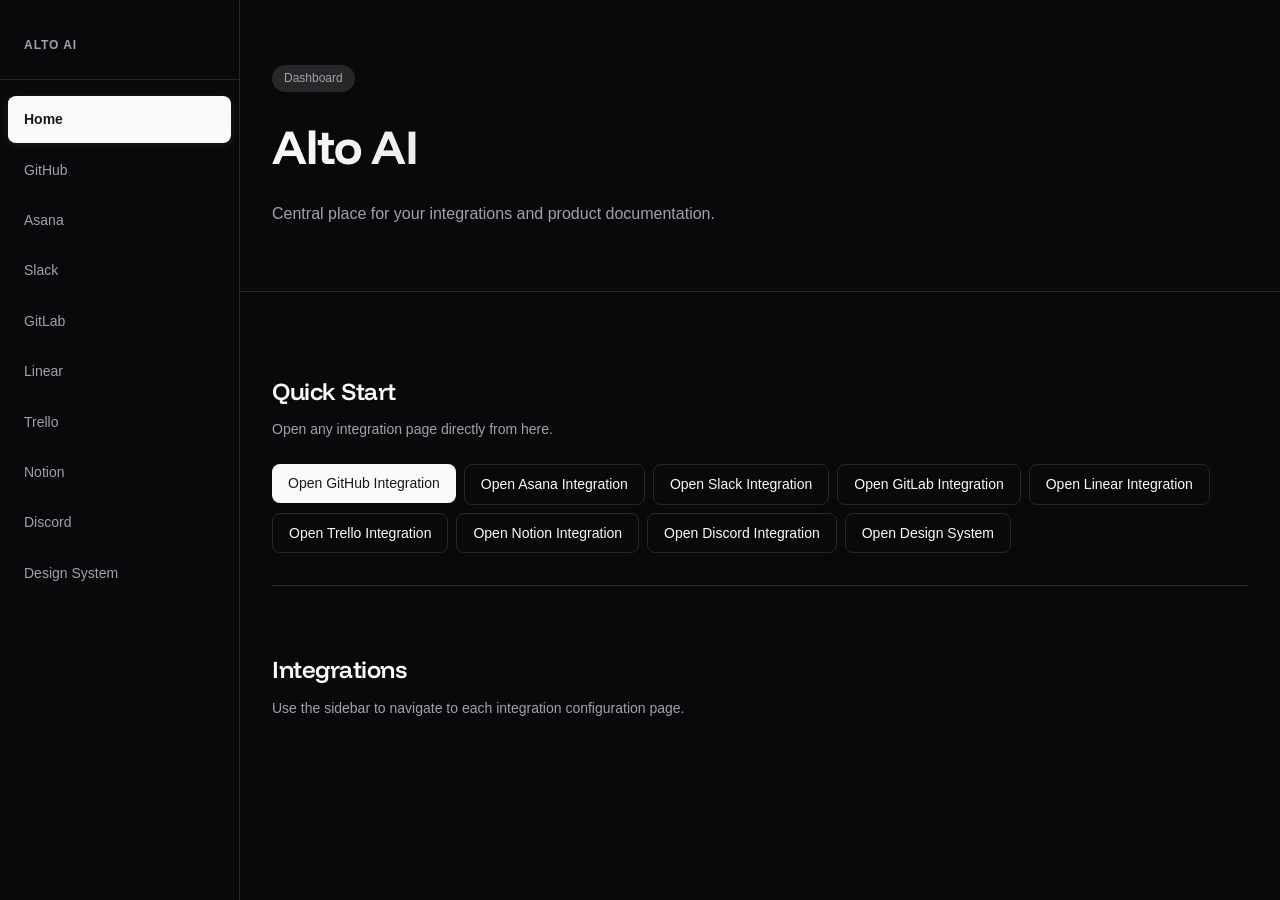
==== commit 27a933bc: "quick start" ====
--- a/index.html
+++ b/index.html
@@ -36,11 +36,17 @@
 		<main class="container">
 			<section class="section">
 				<h2 class="section-title">Quick Start</h2>
-				<p class="section-description">Open an integration page or review project documents.</p>
-				<div class="list-editor-item">
+				<p class="section-description">Open any integration page directly from here.</p>
+				<div class="list-editor-item quick-start-links">
 					<a href="github.html" class="btn btn-primary">Open GitHub Integration</a>
-					<a href="INTEGRATIES.md" class="btn btn-outline">Open Integraties Doc</a>
-					<a href="PRODUCT-VISION.md" class="btn btn-outline">Open Product Vision</a>
+					<a href="asana.html" class="btn btn-outline">Open Asana Integration</a>
+					<a href="slack.html" class="btn btn-outline">Open Slack Integration</a>
+					<a href="gitlab.html" class="btn btn-outline">Open GitLab Integration</a>
+					<a href="linear.html" class="btn btn-outline">Open Linear Integration</a>
+					<a href="trello.html" class="btn btn-outline">Open Trello Integration</a>
+					<a href="notion.html" class="btn btn-outline">Open Notion Integration</a>
+					<a href="discord.html" class="btn btn-outline">Open Discord Integration</a>
+					<a href="design-system.html" class="btn btn-outline">Open Design System</a>
 				</div>
 			</section>
 
--- a/styles.css
+++ b/styles.css
@@ -421,6 +421,11 @@
     align-items: center;
 }
 
+.quick-start-links {
+    flex-wrap: wrap;
+    align-items: flex-start;
+}
+
 .list-editor-item input {
     flex: 1;
 }
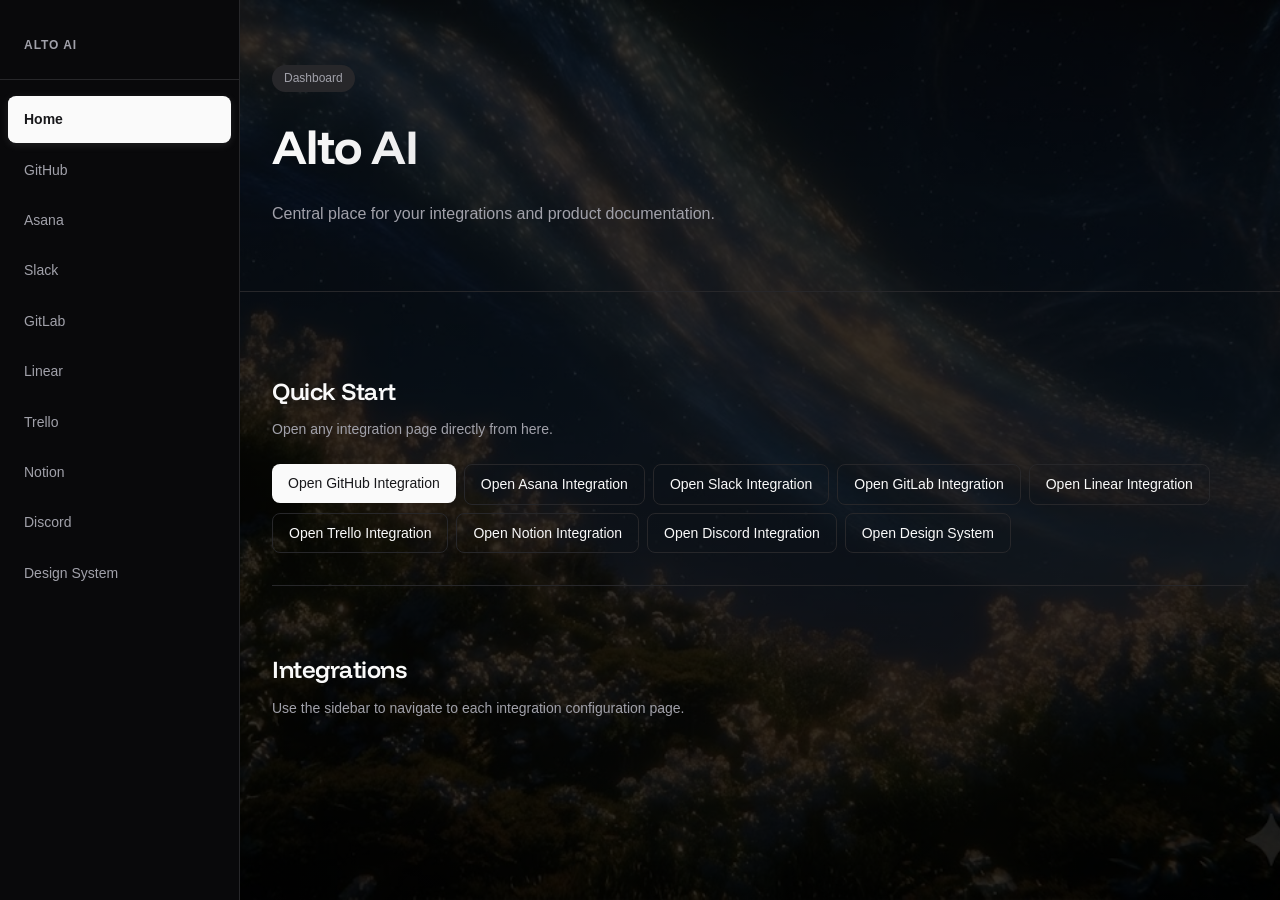
==== commit 925246da: "index background" ====
--- a/index.html
+++ b/index.html
@@ -9,7 +9,7 @@
 	<link href="https://fonts.googleapis.com/css2?family=Funnel+Display:wght@300;400;500;600;700;800&display=swap" rel="stylesheet">
 	<link rel="stylesheet" href="styles.css">
 </head>
-<body>
+<body class="index-page">
 	<aside class="sidebar">
 		<div class="sidebar-title">Alto AI</div>
 		<nav class="sidebar-nav">
--- a/styles.css
+++ b/styles.css
@@ -43,6 +43,14 @@
     min-height: 100vh;
 }
 
+.index-page {
+    background-color: #000000;
+    background-image: linear-gradient(rgba(0, 0, 0, 0.8), rgba(0, 0, 0, 0.8)), url("pictures/alto image.jpg");
+    background-size: cover;
+    background-position: center;
+    background-repeat: no-repeat;
+}
+
 /* Heading font (apply Funnel Display to headings across the site) */
 h1, h2, h3, h4, h5, h6,
 .section-title, .card-title, .modal-title, .alert-title, .function-card-title, .header h1 {
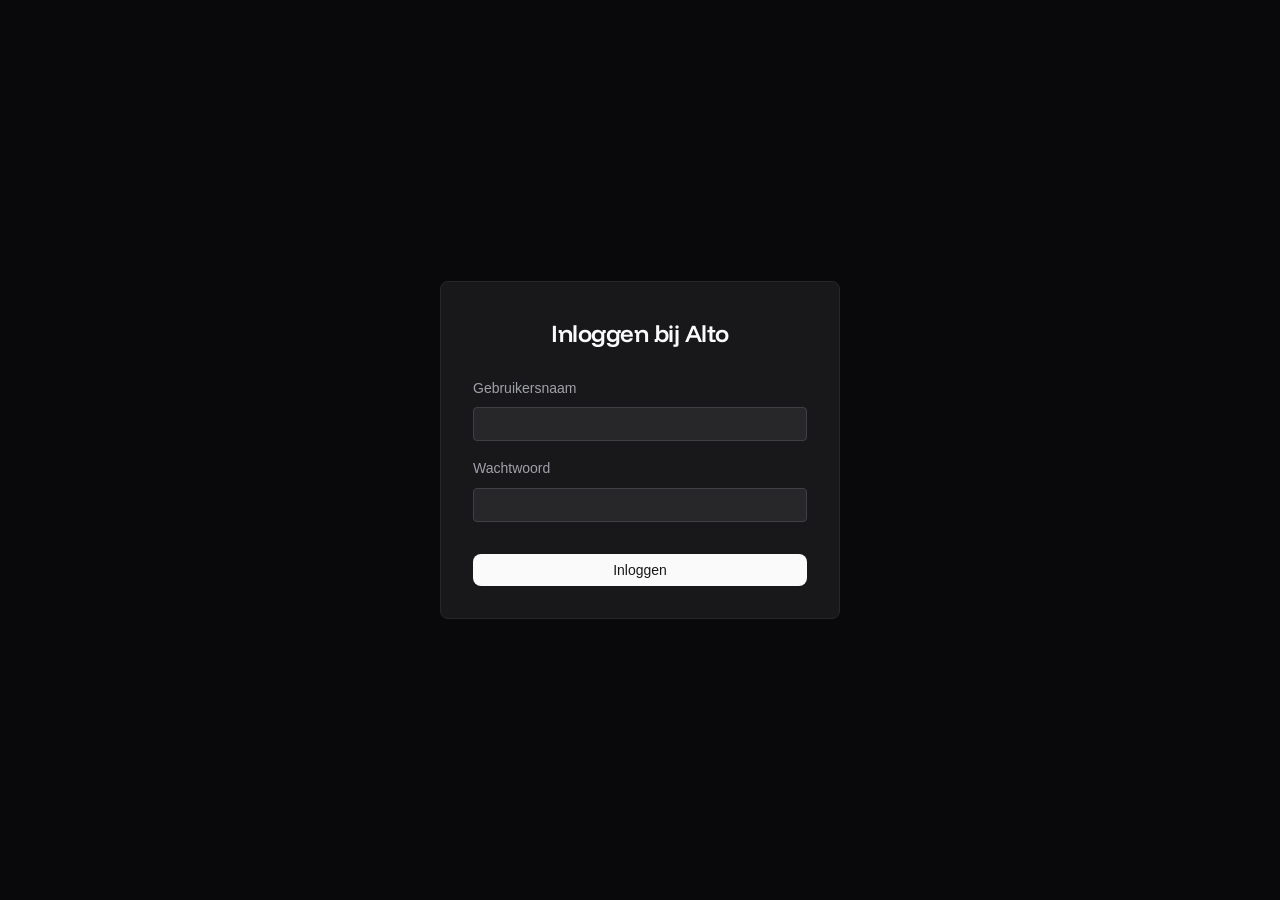
==== commit 7056dd19: "Add auth, API client, login and tool scripts Introduce client-side auth and API infrastructure: add " ====
--- a/index.html
+++ b/index.html
@@ -8,6 +8,7 @@
 	<link rel="preconnect" href="https://fonts.gstatic.com" crossorigin>
 	<link href="https://fonts.googleapis.com/css2?family=Funnel+Display:wght@300;400;500;600;700;800&display=swap" rel="stylesheet">
 	<link rel="stylesheet" href="styles.css">
+    <script src="js/auth.js"></script>
 </head>
 <body class="index-page">
 	<aside class="sidebar">
@@ -23,6 +24,7 @@
 			<a href="notion.html" class="nav-item">Notion</a>
 			<a href="discord.html" class="nav-item">Discord</a>
 			<a href="design-system.html" class="nav-item">Design System</a>
+            <a href="#" id="logoutButton" class="nav-item" style="margin-top: auto; color: #ef4444;">Uitloggen</a>
 		</nav>
 	</aside>
 
@@ -56,5 +58,7 @@
 			</section>
 		</main>
 	</div>
+    <script type="module" src="js/tools.js"></script>
+    <script src="js/logout.js"></script>
 </body>
 </html>
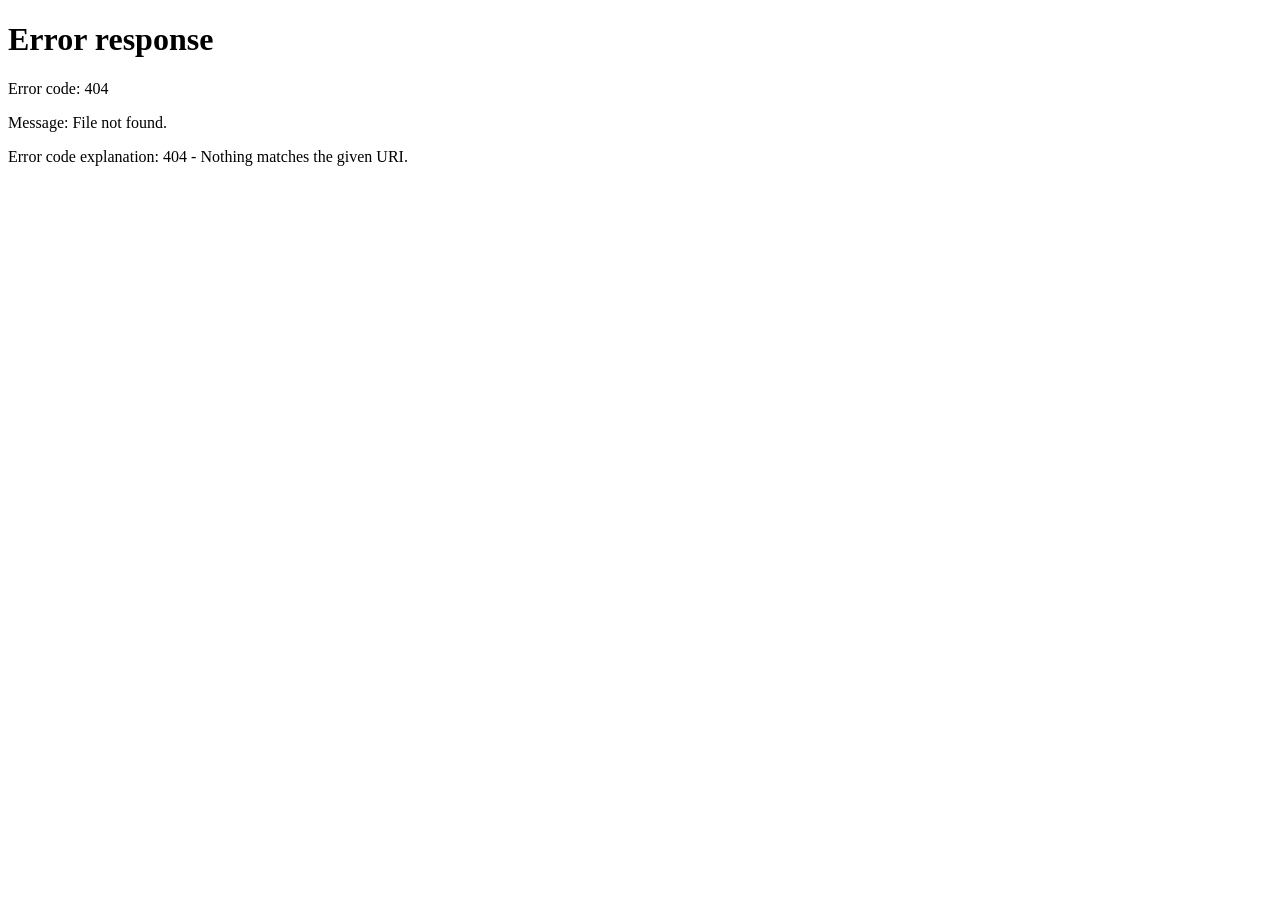
==== commit 8128ee79: "Removed all .html -" ====
--- a/index.html
+++ b/index.html
@@ -14,16 +14,16 @@
 	<aside class="sidebar">
 		<div class="sidebar-title">Alto AI</div>
 		<nav class="sidebar-nav">
-			<a href="index.html" class="nav-item active">Home</a>
-			<a href="github.html" class="nav-item">GitHub</a>
-			<a href="asana.html" class="nav-item">Asana</a>
-			<a href="slack.html" class="nav-item">Slack</a>
-			<a href="gitlab.html" class="nav-item">GitLab</a>
-			<a href="linear.html" class="nav-item">Linear</a>
-			<a href="trello.html" class="nav-item">Trello</a>
-			<a href="notion.html" class="nav-item">Notion</a>
-			<a href="discord.html" class="nav-item">Discord</a>
-			<a href="design-system.html" class="nav-item">Design System</a>
+			<a href="index" class="nav-item active">Home</a>
+			<a href="github" class="nav-item">GitHub</a>
+			<a href="asana" class="nav-item">Asana</a>
+			<a href="slack" class="nav-item">Slack</a>
+			<a href="gitlab" class="nav-item">GitLab</a>
+			<a href="linear" class="nav-item">Linear</a>
+			<a href="trello" class="nav-item">Trello</a>
+			<a href="notion" class="nav-item">Notion</a>
+			<a href="discord" class="nav-item">Discord</a>
+			<a href="design-system" class="nav-item">Design System</a>
             <a href="#" id="logoutButton" class="nav-item" style="margin-top: auto; color: #ef4444;">Uitloggen</a>
 		</nav>
 	</aside>
@@ -40,15 +40,15 @@
 				<h2 class="section-title">Quick Start</h2>
 				<p class="section-description">Open any integration page directly from here.</p>
 				<div class="list-editor-item quick-start-links">
-					<a href="github.html" class="btn btn-primary">Open GitHub Integration</a>
-					<a href="asana.html" class="btn btn-outline">Open Asana Integration</a>
-					<a href="slack.html" class="btn btn-outline">Open Slack Integration</a>
-					<a href="gitlab.html" class="btn btn-outline">Open GitLab Integration</a>
-					<a href="linear.html" class="btn btn-outline">Open Linear Integration</a>
-					<a href="trello.html" class="btn btn-outline">Open Trello Integration</a>
-					<a href="notion.html" class="btn btn-outline">Open Notion Integration</a>
-					<a href="discord.html" class="btn btn-outline">Open Discord Integration</a>
-					<a href="design-system.html" class="btn btn-outline">Open Design System</a>
+					<a href="github" class="btn btn-primary">Open GitHub Integration</a>
+					<a href="asana" class="btn btn-outline">Open Asana Integration</a>
+					<a href="slack" class="btn btn-outline">Open Slack Integration</a>
+					<a href="gitlab" class="btn btn-outline">Open GitLab Integration</a>
+					<a href="linear" class="btn btn-outline">Open Linear Integration</a>
+					<a href="trello" class="btn btn-outline">Open Trello Integration</a>
+					<a href="notion" class="btn btn-outline">Open Notion Integration</a>
+					<a href="discord" class="btn btn-outline">Open Discord Integration</a>
+					<a href="design-system" class="btn btn-outline">Open Design System</a>
 				</div>
 			</section>
 
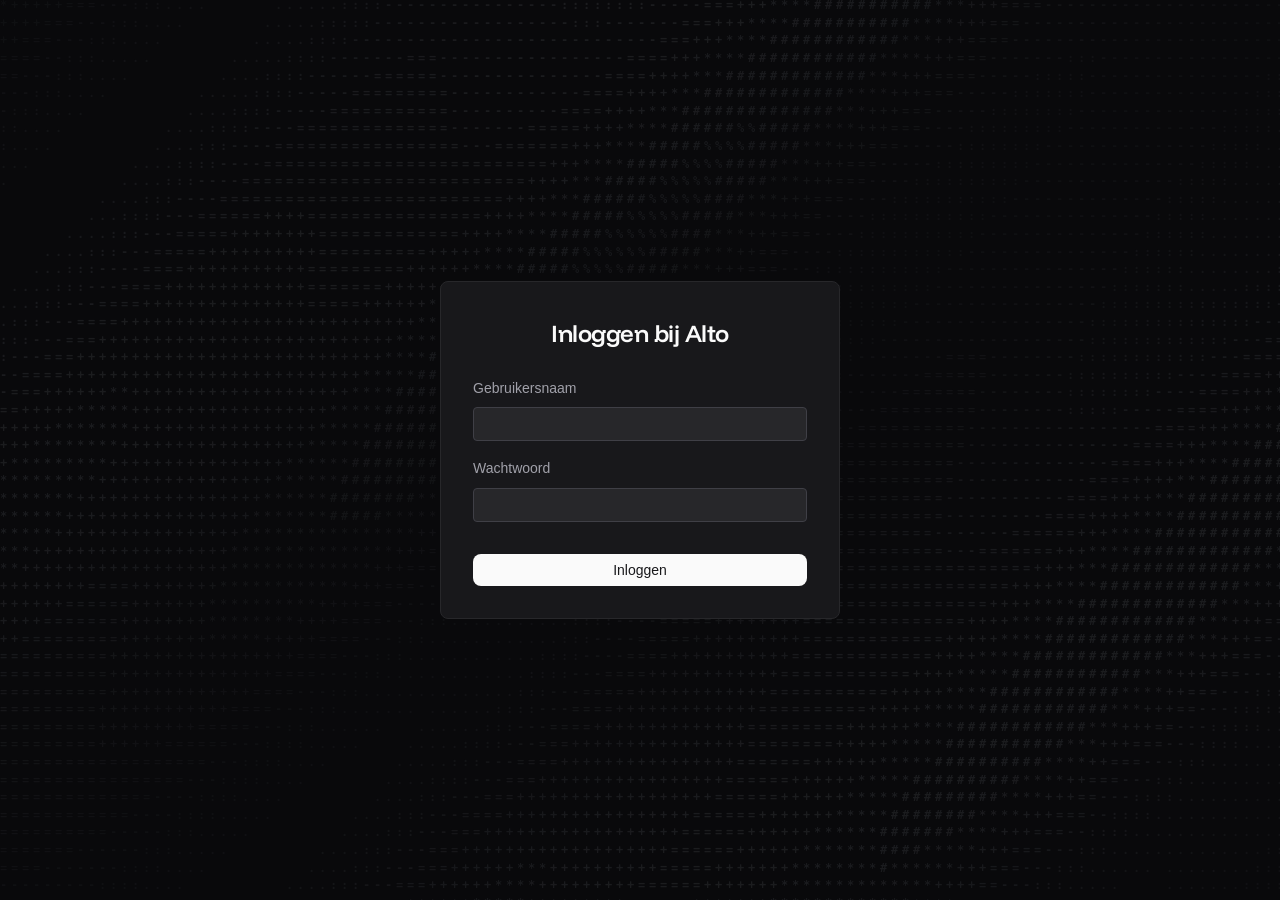
==== commit bd70e1f5: "Normalize links, fix login redirects, add backend spec Add BACKEND_SPEC.md describing required backe" ====
--- a/index.html
+++ b/index.html
@@ -14,16 +14,16 @@
 	<aside class="sidebar">
 		<div class="sidebar-title">Alto AI</div>
 		<nav class="sidebar-nav">
-			<a href="index" class="nav-item active">Home</a>
-			<a href="github" class="nav-item">GitHub</a>
-			<a href="asana" class="nav-item">Asana</a>
-			<a href="slack" class="nav-item">Slack</a>
-			<a href="gitlab" class="nav-item">GitLab</a>
-			<a href="linear" class="nav-item">Linear</a>
-			<a href="trello" class="nav-item">Trello</a>
-			<a href="notion" class="nav-item">Notion</a>
-			<a href="discord" class="nav-item">Discord</a>
-			<a href="design-system" class="nav-item">Design System</a>
+			<a href="index.html" class="nav-item active">Home</a>
+			<a href="github.html" class="nav-item">GitHub</a>
+			<a href="asana.html" class="nav-item">Asana</a>
+			<a href="slack.html" class="nav-item">Slack</a>
+			<a href="gitlab.html" class="nav-item">GitLab</a>
+			<a href="linear.html" class="nav-item">Linear</a>
+			<a href="trello.html" class="nav-item">Trello</a>
+			<a href="notion.html" class="nav-item">Notion</a>
+			<a href="discord.html" class="nav-item">Discord</a>
+			<a href="design-system.html" class="nav-item">Design System</a>
             <a href="#" id="logoutButton" class="nav-item" style="margin-top: auto; color: #ef4444;">Uitloggen</a>
 		</nav>
 	</aside>
@@ -40,15 +40,15 @@
 				<h2 class="section-title">Quick Start</h2>
 				<p class="section-description">Open any integration page directly from here.</p>
 				<div class="list-editor-item quick-start-links">
-					<a href="github" class="btn btn-primary">Open GitHub Integration</a>
-					<a href="asana" class="btn btn-outline">Open Asana Integration</a>
-					<a href="slack" class="btn btn-outline">Open Slack Integration</a>
-					<a href="gitlab" class="btn btn-outline">Open GitLab Integration</a>
-					<a href="linear" class="btn btn-outline">Open Linear Integration</a>
-					<a href="trello" class="btn btn-outline">Open Trello Integration</a>
-					<a href="notion" class="btn btn-outline">Open Notion Integration</a>
-					<a href="discord" class="btn btn-outline">Open Discord Integration</a>
-					<a href="design-system" class="btn btn-outline">Open Design System</a>
+					<a href="github.html" class="btn btn-primary">Open GitHub Integration</a>
+					<a href="asana.html" class="btn btn-outline">Open Asana Integration</a>
+					<a href="slack.html" class="btn btn-outline">Open Slack Integration</a>
+					<a href="gitlab.html" class="btn btn-outline">Open GitLab Integration</a>
+					<a href="linear.html" class="btn btn-outline">Open Linear Integration</a>
+					<a href="trello.html" class="btn btn-outline">Open Trello Integration</a>
+					<a href="notion.html" class="btn btn-outline">Open Notion Integration</a>
+					<a href="discord.html" class="btn btn-outline">Open Discord Integration</a>
+					<a href="design-system.html" class="btn btn-outline">Open Design System</a>
 				</div>
 			</section>
 
@@ -58,6 +58,19 @@
 			</section>
 		</main>
 	</div>
+    <script src="js/ascii-ground.js"></script>
+    <script>
+        document.addEventListener('DOMContentLoaded', () => {
+            AsciiGround.init({
+                mode: 'morph',
+                density: 1.0,
+                speed: 0.5,
+                color: 'rgba(203,213,225,0.3)',
+                chars: ' .:-=+*#%@',
+                scale: 1.0,
+            });
+        });
+    </script>
     <script type="module" src="js/tools.js"></script>
     <script src="js/logout.js"></script>
 </body>
--- a/styles.css
+++ b/styles.css
@@ -41,6 +41,21 @@
     -webkit-font-smoothing: antialiased;
     display: flex;
     min-height: 100vh;
+    position: relative;
+}
+
+#ascii-ground-canvas {
+    position: fixed;
+    inset: 0;
+    width: 100%;
+    height: 100%;
+    pointer-events: none;
+    z-index: 0;
+}
+
+.main-wrapper {
+    position: relative;
+    z-index: 1;
 }
 
 .index-page {
